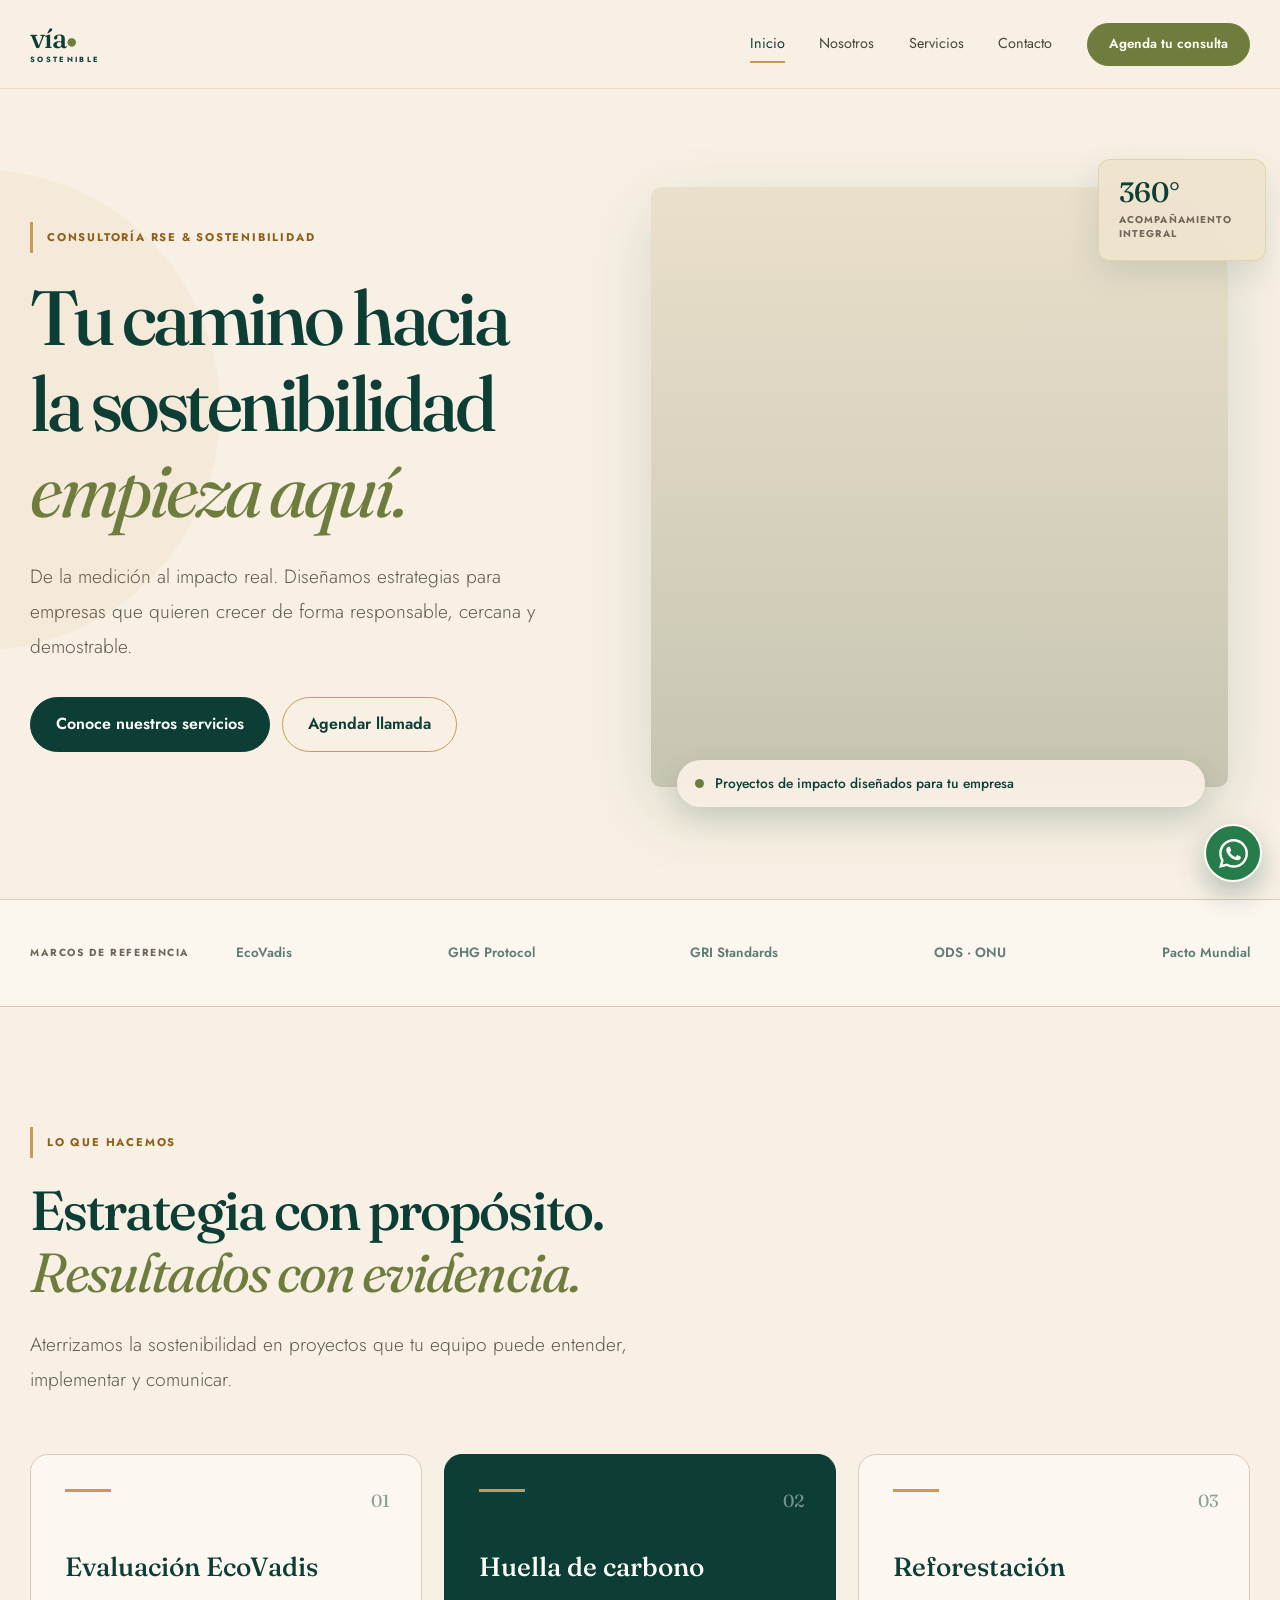
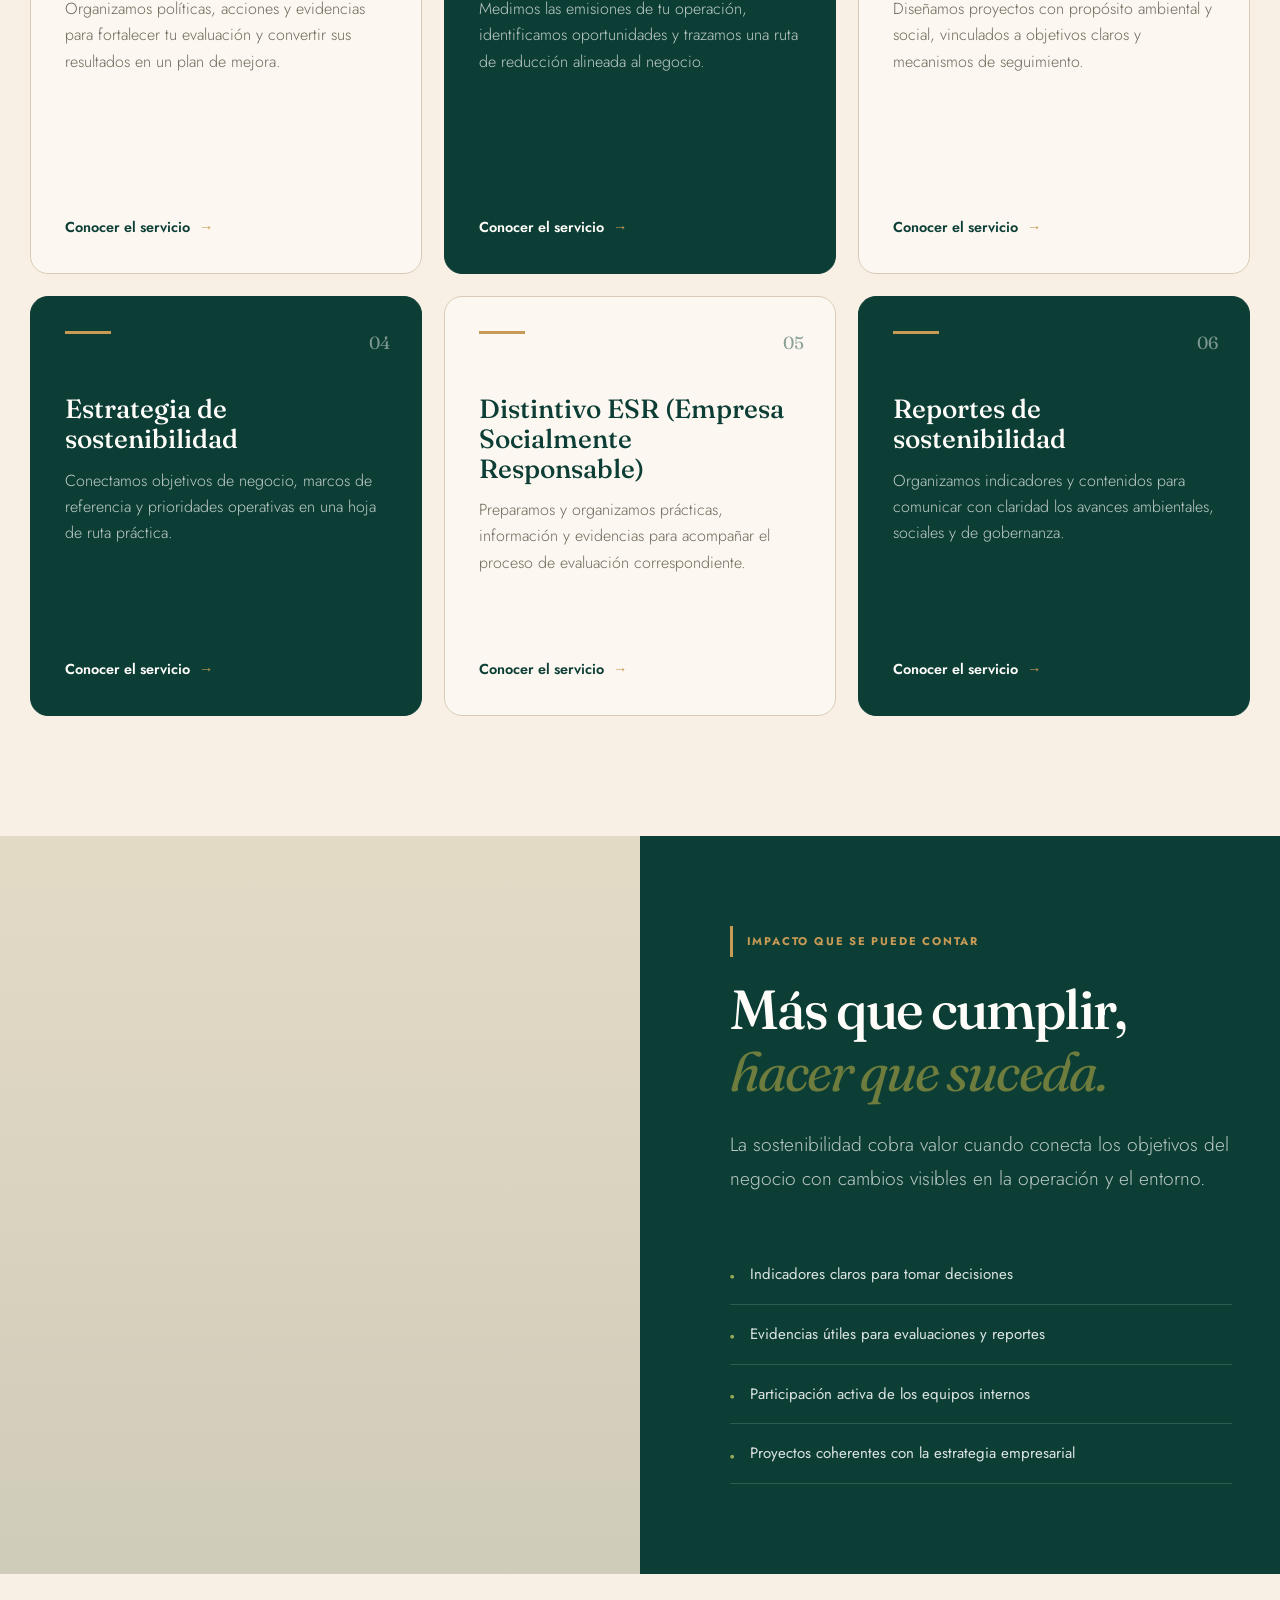
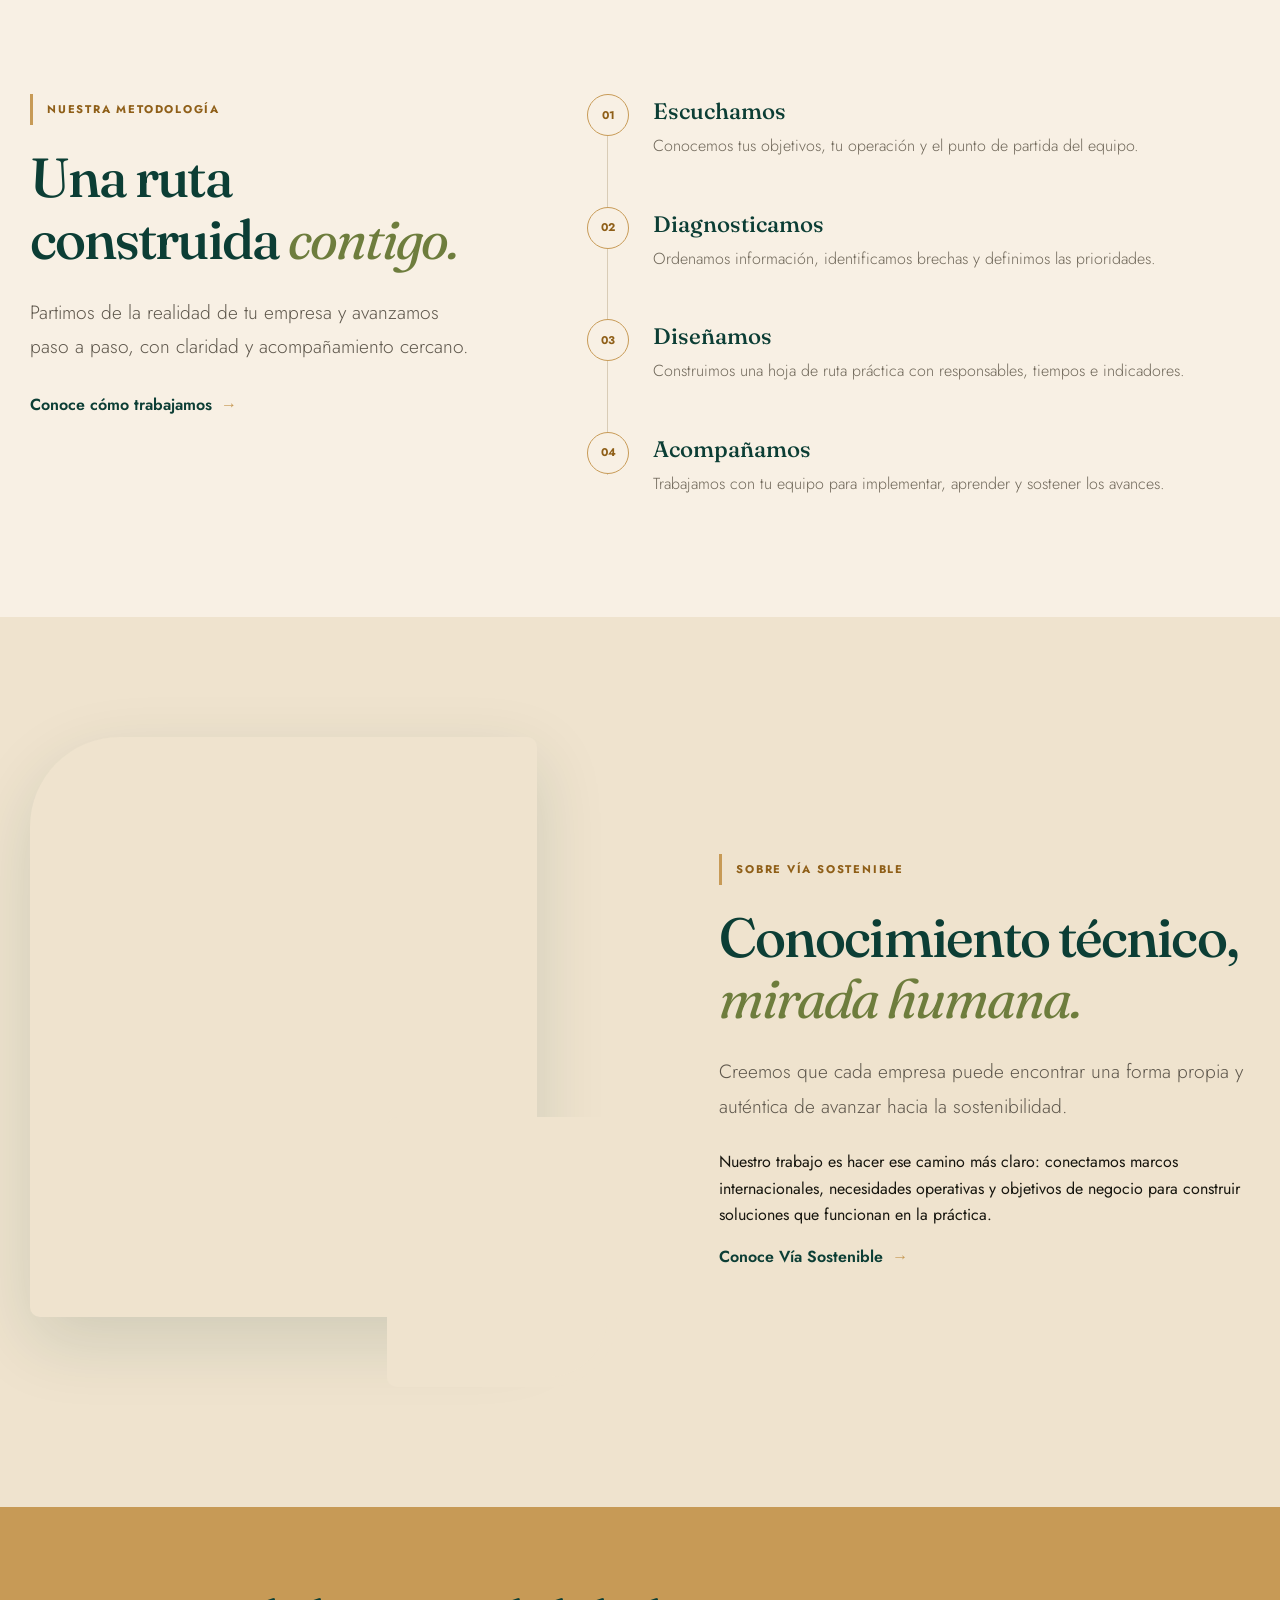
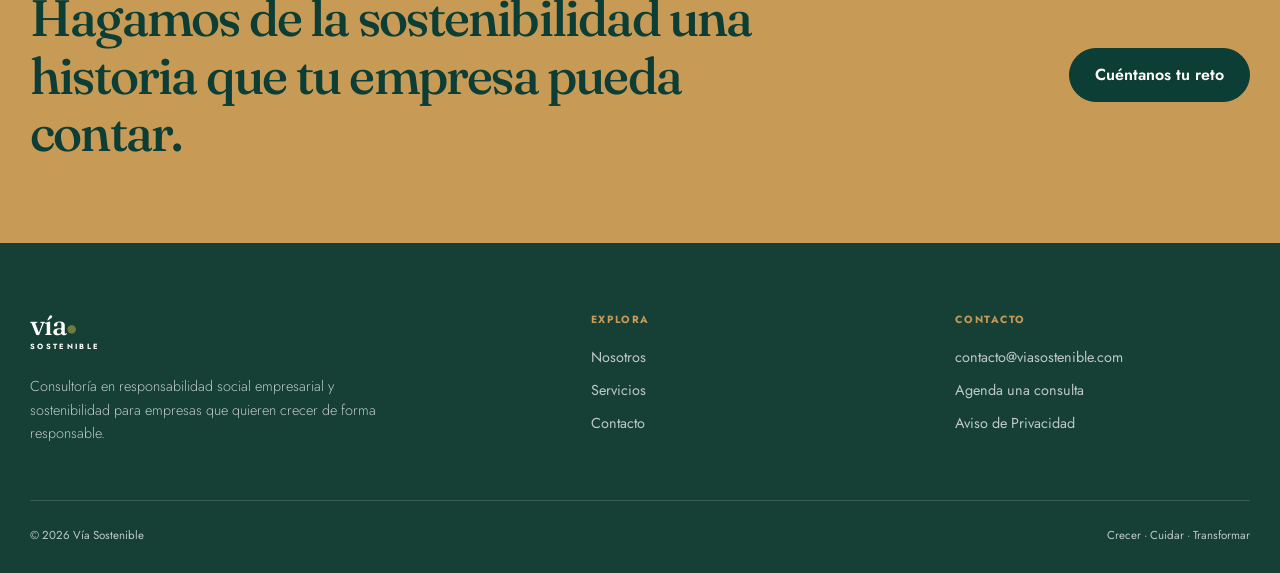
==== via-sostenible-github-pages/index.html @ 5984ee39 "Add files via upload" ====
<!doctype html>
<html lang="es-MX">
<head>
  <meta charset="utf-8">
  <meta name="viewport" content="width=device-width, initial-scale=1">
  <title>Vía Sostenible | Consultoría en sostenibilidad para empresas</title>
  <meta name="description" content="Consultoría para empresas mexicanas en EcoVadis, Distintivo ESR, huella de carbono, reportes, estrategia de sostenibilidad y reforestación.">
  <link rel="canonical" href="https://dominio-pendiente.example/">
  <meta name="robots" content="noindex, nofollow"><meta name="theme-color" content="#f8f0e4">
  <meta property="og:locale" content="es_MX">
  <meta property="og:type" content="website">
  <meta property="og:site_name" content="Vía Sostenible">
  <meta property="og:title" content="Vía Sostenible | Tu camino hacia la sostenibilidad">
  <meta property="og:description" content="De la medición al impacto real: sostenibilidad empresarial con claridad, evidencia y acompañamiento cercano.">
  <meta property="og:url" content="https://dominio-pendiente.example/">
  <meta name="twitter:card" content="summary">
  <meta name="twitter:title" content="Vía Sostenible | Tu camino hacia la sostenibilidad">
  <meta name="twitter:description" content="Consultoría para empresas mexicanas en EcoVadis, Distintivo ESR, huella de carbono, reportes, estrategia y reforestación.">
  <link rel="icon" href="favicon.svg" type="image/svg+xml">
  <link rel="preconnect" href="https://fonts.googleapis.com">
  <link rel="preconnect" href="https://fonts.gstatic.com" crossorigin>
  <link href="https://fonts.googleapis.com/css2?family=Fraunces:ital,opsz,wght@0,9..144,400;0,9..144,500;0,9..144,600;1,9..144,400;1,9..144,500&amp;family=Jost:wght@300;400;500;600;700&amp;display=swap" rel="stylesheet">
  <link rel="stylesheet" href="assets/css/styles.css">
  <script type="application/ld+json">
  {
    "@context": "https://schema.org",
    "@type": "ProfessionalService",
    "name": "Vía Sostenible",
    "legalName": "Vía Sostenible S.A.S.",
    "url": "https://dominio-pendiente.example/",
    "email": "contacto@viasostenible.com",
    "description": "Consultoría en responsabilidad social empresarial y sostenibilidad.",
    "address": {
      "@type": "PostalAddress",
      "addressLocality": "CDMX",
      "addressCountry": "MX"
    },
    "areaServed": "MX",
    "serviceType": ["Evaluación EcoVadis", "Huella de carbono", "Reforestación", "Estrategia de sostenibilidad", "Distintivo ESR (Empresa Socialmente Responsable)", "Reportes de sostenibilidad"]
  }
  </script>
  <script src="assets/js/main.js" defer></script>
</head>
<body>
  <a class="skip-link" href="#contenido">Saltar al contenido principal</a>
  <header class="site-header">
    <div class="container nav">
      <a class="logo" href="index.html" aria-label="Vía Sostenible, inicio"><span class="logo-main">vía<span class="logo-dot">●</span></span><span class="logo-sub">Sostenible</span></a>
      <button class="menu-toggle" type="button" aria-label="Abrir menú" aria-expanded="false" aria-controls="menu-principal"><span></span><span></span></button>
      <nav class="nav-links" id="menu-principal" aria-label="Navegación principal">
        <a href="index.html" aria-current="page">Inicio</a>
        <a href="nosotros.html">Nosotros</a>
        <a href="servicios.html">Servicios</a>
        <a href="contacto.html">Contacto</a>
        <a class="btn" href="contacto.html">Agenda tu consulta</a>
      </nav>
    </div>
  </header>

  <main id="contenido">
    <section class="hero">
      <div class="container hero-grid">
        <div class="hero-copy reveal">
          <p class="eyebrow">Consultoría RSE &amp; Sostenibilidad</p>
          <h1>Tu camino hacia<br>la sostenibilidad<br><em>empieza aquí.</em></h1>
          <p class="lead">De la medición al impacto real. Diseñamos estrategias para empresas que quieren crecer de forma responsable, cercana y demostrable.</p>
          <div class="hero-actions">
            <a class="btn" href="servicios.html">Conoce nuestros servicios</a>
            <a class="btn btn-outline" href="contacto.html">Agendar llamada</a>
          </div>
        </div>
        <div class="hero-visual reveal">
          <div class="hero-photo" role="img" aria-label="Bosque natural iluminado por el sol"></div>
          <div class="hero-stat"><strong>360°</strong><span>Acompañamiento<br>integral</span></div>
          <div class="hero-chip">Proyectos de impacto diseñados para tu empresa</div>
        </div>
      </div>
    </section>

    <div class="standards" aria-label="Marcos y metodologías de referencia">
      <div class="container standards-inner">
        <span class="standards-label">Marcos de referencia</span>
        <div class="standards-list"><span>EcoVadis</span><span>GHG Protocol</span><span>GRI Standards</span><span>ODS · ONU</span><span>Pacto Mundial</span></div>
      </div>
    </div>

    <section aria-labelledby="servicios-inicio">
      <div class="container">
        <div class="section-head reveal">
          <p class="eyebrow">Lo que hacemos</p>
          <h2 id="servicios-inicio">Estrategia con propósito.<br><em>Resultados con evidencia.</em></h2>
          <p class="lead">Aterrizamos la sostenibilidad en proyectos que tu equipo puede entender, implementar y comunicar.</p>
        </div>
        <div class="service-grid reveal">
          <article class="service-card">
            <span class="service-number">01</span>
            <h3>Evaluación EcoVadis</h3>
            <p>Organizamos políticas, acciones y evidencias para fortalecer tu evaluación y convertir sus resultados en un plan de mejora.</p>
            <a class="text-link" href="servicios.html#ecovadis">Conocer el servicio <span aria-hidden="true">→</span></a>
          </article>
          <article class="service-card featured">
            <span class="service-number">02</span>
            <h3>Huella de carbono</h3>
            <p>Medimos las emisiones de tu operación, identificamos oportunidades y trazamos una ruta de reducción alineada al negocio.</p>
            <a class="text-link" href="servicios.html#huella-carbono">Conocer el servicio <span aria-hidden="true">→</span></a>
          </article>
          <article class="service-card">
            <span class="service-number">03</span>
            <h3>Reforestación</h3>
            <p>Diseñamos proyectos con propósito ambiental y social, vinculados a objetivos claros y mecanismos de seguimiento.</p>
            <a class="text-link" href="servicios.html#reforestacion">Conocer el servicio <span aria-hidden="true">→</span></a>
          </article>
          <article class="service-card featured">
            <span class="service-number">04</span>
            <h3>Estrategia de sostenibilidad</h3>
            <p>Conectamos objetivos de negocio, marcos de referencia y prioridades operativas en una hoja de ruta práctica.</p>
            <a class="text-link" href="servicios.html#estrategia">Conocer el servicio <span aria-hidden="true">→</span></a>
          </article>
          <article class="service-card">
            <span class="service-number">05</span>
            <h3>Distintivo ESR (Empresa Socialmente Responsable)</h3>
            <p>Preparamos y organizamos prácticas, información y evidencias para acompañar el proceso de evaluación correspondiente.</p>
            <a class="text-link" href="servicios.html#distintivo-esr">Conocer el servicio <span aria-hidden="true">→</span></a>
          </article>
          <article class="service-card featured">
            <span class="service-number">06</span>
            <h3>Reportes de sostenibilidad</h3>
            <p>Organizamos indicadores y contenidos para comunicar con claridad los avances ambientales, sociales y de gobernanza.</p>
            <a class="text-link" href="servicios.html#reportes-sostenibilidad">Conocer el servicio <span aria-hidden="true">→</span></a>
          </article>
        </div>
      </div>
    </section>

    <section class="impact" aria-labelledby="impacto-titulo">
      <div class="impact-wrap">
        <div class="impact-photo reveal" role="img" aria-label="Vegetación verde en un proyecto de conservación"></div>
        <div class="impact-copy reveal">
          <p class="eyebrow">Impacto que se puede contar</p>
          <h2 id="impacto-titulo">Más que cumplir,<br><em>hacer que suceda.</em></h2>
          <p class="lead">La sostenibilidad cobra valor cuando conecta los objetivos del negocio con cambios visibles en la operación y el entorno.</p>
          <ul class="impact-points">
            <li>Indicadores claros para tomar decisiones</li>
            <li>Evidencias útiles para evaluaciones y reportes</li>
            <li>Participación activa de los equipos internos</li>
            <li>Proyectos coherentes con la estrategia empresarial</li>
          </ul>
        </div>
      </div>
    </section>

    <section aria-labelledby="metodologia-inicio">
      <div class="container route-grid">
        <div class="route-intro reveal">
          <p class="eyebrow">Nuestra metodología</p>
          <h2 id="metodologia-inicio">Una ruta construida <em>contigo.</em></h2>
          <p class="lead">Partimos de la realidad de tu empresa y avanzamos paso a paso, con claridad y acompañamiento cercano.</p>
          <a class="text-link" href="nosotros.html#metodologia">Conoce cómo trabajamos <span aria-hidden="true">→</span></a>
        </div>
        <div class="steps reveal">
          <article class="step"><span class="step-mark">01</span><div><h3>Escuchamos</h3><p>Conocemos tus objetivos, tu operación y el punto de partida del equipo.</p></div></article>
          <article class="step"><span class="step-mark">02</span><div><h3>Diagnosticamos</h3><p>Ordenamos información, identificamos brechas y definimos las prioridades.</p></div></article>
          <article class="step"><span class="step-mark">03</span><div><h3>Diseñamos</h3><p>Construimos una hoja de ruta práctica con responsables, tiempos e indicadores.</p></div></article>
          <article class="step"><span class="step-mark">04</span><div><h3>Acompañamos</h3><p>Trabajamos con tu equipo para implementar, aprender y sostener los avances.</p></div></article>
        </div>
      </div>
    </section>

    <section class="about-section" aria-labelledby="nosotros-inicio">
      <div class="container about-grid">
        <div class="about-collage reveal">
          <div class="about-main" role="img" aria-label="Sendero en un bosque verde"></div>
          <div class="about-small" role="img" aria-label="Detalle de naturaleza y vegetación"></div>
        </div>
        <div class="about-copy reveal">
          <p class="eyebrow">Sobre Vía Sostenible</p>
          <h2 id="nosotros-inicio">Conocimiento técnico, <em>mirada humana.</em></h2>
          <p class="lead">Creemos que cada empresa puede encontrar una forma propia y auténtica de avanzar hacia la sostenibilidad.</p>
          <p>Nuestro trabajo es hacer ese camino más claro: conectamos marcos internacionales, necesidades operativas y objetivos de negocio para construir soluciones que funcionan en la práctica.</p>
          <a class="text-link" href="nosotros.html">Conoce Vía Sostenible <span aria-hidden="true">→</span></a>
        </div>
      </div>
    </section>

    <section class="cta-band" aria-labelledby="cta-inicio">
      <div class="container cta-inner reveal">
        <h2 id="cta-inicio">Hagamos de la sostenibilidad una historia que tu empresa pueda contar.</h2>
        <a class="btn" href="contacto.html">Cuéntanos tu reto</a>
      </div>
    </section>
  </main>

  <footer>
    <div class="container">
      <div class="footer-top">
        <div class="footer-brand">
          <a class="logo footer-logo" href="index.html" aria-label="Vía Sostenible, inicio"><span class="logo-main">vía<span class="logo-dot">●</span></span><span class="logo-sub">Sostenible</span></a>
          <p class="footer-copy">Consultoría en responsabilidad social empresarial y sostenibilidad para empresas que quieren crecer de forma responsable.</p>
        </div>
        <div class="footer-col"><strong>Explora</strong><a href="nosotros.html">Nosotros</a><a href="servicios.html">Servicios</a><a href="contacto.html">Contacto</a></div>
        <div class="footer-col"><strong>Contacto</strong><a href="mailto:contacto@viasostenible.com">contacto@viasostenible.com</a><a href="contacto.html">Agenda una consulta</a><a href="aviso-de-privacidad.html">Aviso de Privacidad</a></div>
      </div>
      <div class="footer-bottom"><span>© <span data-current-year>2026</span> Vía Sostenible</span><span>Crecer · Cuidar · Transformar</span></div>
    </div>
  </footer>
  <a class="whatsapp-float" href="https://wa.me/525519829687?text=Buen%20d%C3%ADa%2C%20me%20interesan%20sus%20servicios.%20Soy%2E%2E%2E" target="_blank" rel="noopener noreferrer" aria-label="Abrir conversación con Vía Sostenible en WhatsApp"><img src="assets/icons/whatsapp.svg" width="29" height="29" alt="" aria-hidden="true"></a>
</body>
</html>
---- via-sostenible-github-pages/assets/css/styles.css ----
:root {
  --forest: #0c3e35;
  --pine: #163f36;
  --moss: #6e7d3d;
  --solar: #96a85a;
  --ivory: #f8f0e4;
  --linen: #efe3ce;
  --gold: #c79a56;
  --taupe: #6f6759;
  --carbon: #17160f;
  --white: #fffdf9;
  --error: #9b2c2c;
  --line: #d9ccb6;
  --max: 1220px;
  --radius: 18px;
  --shadow: 0 24px 70px rgba(12, 62, 53, 0.14);
}

*,
*::before,
*::after {
  box-sizing: border-box;
}

html {
  scroll-behavior: smooth;
  scroll-padding-top: 100px;
}

body {
  margin: 0;
  overflow-x: hidden;
  background: var(--ivory);
  color: var(--carbon);
  font-family: "Jost", sans-serif;
  font-size: 1rem;
  line-height: 1.65;
  -webkit-font-smoothing: antialiased;
}

body.menu-open {
  overflow: hidden;
}

a {
  color: inherit;
  text-decoration: none;
}

button,
input,
textarea,
select {
  font: inherit;
}

img {
  display: block;
  max-width: 100%;
}

h1,
h2,
h3,
p {
  margin-top: 0;
}

h1,
h2,
h3 {
  color: var(--forest);
  font-family: "Fraunces", serif;
  font-weight: 500;
  line-height: 1.12;
}

h1 {
  margin-bottom: 26px;
  font-size: clamp(3.2rem, 6vw, 6rem);
  letter-spacing: -0.045em;
}

h2 {
  margin-bottom: 24px;
  font-size: clamp(2.45rem, 4.3vw, 4.45rem);
  letter-spacing: -0.035em;
}

h3 {
  margin-bottom: 14px;
  font-size: 1.65rem;
}

em {
  color: var(--moss);
  font-weight: 400;
}

.container {
  width: min(calc(100% - 48px), var(--max));
  margin-inline: auto;
}

.narrow {
  width: min(calc(100% - 48px), 880px);
  margin-inline: auto;
}

.skip-link {
  position: fixed;
  top: 10px;
  left: 10px;
  z-index: 1000;
  padding: 10px 16px;
  border-radius: 8px;
  background: var(--white);
  color: var(--forest);
  font-weight: 700;
  transform: translateY(-150%);
}

.skip-link:focus {
  transform: none;
}

.lead {
  color: #5e574c;
  font-size: clamp(1.05rem, 1.5vw, 1.22rem);
  font-weight: 300;
  line-height: 1.8;
}

.eyebrow {
  display: inline-flex;
  min-height: 31px;
  align-items: center;
  margin: 0 0 22px;
  padding-left: 14px;
  border-left: 3px solid var(--gold);
  color: #8f5f18;
  font-size: 0.7rem;
  font-weight: 700;
  letter-spacing: 0.16em;
  line-height: 1.35;
  text-transform: uppercase;
}

.btn {
  display: inline-flex;
  min-height: 52px;
  align-items: center;
  justify-content: center;
  padding: 13px 25px;
  border: 1px solid var(--forest);
  border-radius: 999px;
  background: var(--forest);
  color: var(--white);
  cursor: pointer;
  font-weight: 600;
  text-align: center;
  transition: transform 0.2s ease, background 0.2s ease, box-shadow 0.2s ease;
}

.btn:hover {
  transform: translateY(-2px);
  background: var(--pine);
  box-shadow: 0 10px 24px rgba(12, 62, 53, 0.14);
}

.btn-outline {
  border-color: var(--gold);
  background: transparent;
  color: var(--forest);
}

.btn-outline:hover {
  background: var(--gold);
  color: var(--white);
}

.text-link {
  display: inline-flex;
  align-items: center;
  gap: 9px;
  color: var(--forest);
  font-weight: 600;
}

.text-link span {
  color: var(--gold);
  transition: transform 0.2s ease;
}

.text-link:hover span {
  transform: translateX(4px);
}

.btn:focus-visible,
a:focus-visible,
button:focus-visible,
input:focus-visible,
textarea:focus-visible,
select:focus-visible {
  outline: 3px solid rgba(199, 154, 86, 0.65);
  outline-offset: 3px;
}

.site-header {
  position: sticky;
  top: 0;
  z-index: 50;
  border-bottom: 1px solid rgba(199, 154, 86, 0.22);
  background: rgba(248, 240, 228, 0.94);
  backdrop-filter: blur(16px);
}

.nav {
  display: flex;
  min-height: 88px;
  align-items: center;
  justify-content: space-between;
  gap: 32px;
}

.logo {
  flex: 0 0 auto;
  color: var(--forest);
  line-height: 1;
}

.logo-main {
  display: block;
  font-family: "Fraunces", serif;
  font-size: 1.76rem;
  font-weight: 500;
  letter-spacing: -0.04em;
}

.logo-dot {
  color: var(--moss);
  font-size: 0.7em;
}

.logo-sub {
  display: block;
  margin-top: 4px;
  font-size: 0.47rem;
  font-weight: 700;
  letter-spacing: 0.31em;
  text-transform: uppercase;
}

.nav-links {
  display: flex;
  align-items: center;
  gap: clamp(20px, 2.7vw, 38px);
}

.nav-links a:not(.btn) {
  position: relative;
  color: #49453c;
  font-size: 0.9rem;
}

.nav-links a:not(.btn)::after {
  position: absolute;
  right: 0;
  bottom: -7px;
  left: 0;
  height: 2px;
  background: var(--gold);
  content: "";
  transform: scaleX(0);
  transition: transform 0.2s ease;
}

.nav-links a:not(.btn):hover,
.nav-links a[aria-current="page"] {
  color: var(--forest);
}

.nav-links a:not(.btn):hover::after,
.nav-links a[aria-current="page"]::after {
  transform: scaleX(1);
}

.nav .btn {
  min-height: 43px;
  padding: 9px 21px;
  border-color: var(--moss);
  background: var(--moss);
  font-size: 0.84rem;
}

.menu-toggle {
  display: none;
  width: 48px;
  height: 48px;
  padding: 0;
  border: 0;
  background: transparent;
  cursor: pointer;
}

.menu-toggle span {
  display: block;
  width: 25px;
  height: 2px;
  margin: 6px auto;
  background: var(--forest);
  transition: transform 0.2s ease;
}

.menu-toggle[aria-expanded="true"] span:first-child {
  transform: translateY(4px) rotate(45deg);
}

.menu-toggle[aria-expanded="true"] span:last-child {
  transform: translateY(-4px) rotate(-45deg);
}

section {
  padding: 120px 0;
}

.hero {
  position: relative;
  padding: 70px 0 84px;
}

.hero::before {
  position: absolute;
  top: 10%;
  left: -260px;
  width: 480px;
  height: 480px;
  border-radius: 50%;
  background: rgba(199, 154, 86, 0.08);
  content: "";
  pointer-events: none;
}

.hero-grid {
  display: grid;
  min-height: 650px;
  grid-template-columns: 0.94fr 1.06fr;
  align-items: center;
  gap: clamp(52px, 7vw, 110px);
}

.hero-copy {
  position: relative;
  z-index: 1;
}

.hero-copy .lead {
  max-width: 550px;
  margin-bottom: 34px;
}

.hero-actions {
  display: flex;
  flex-wrap: wrap;
  gap: 12px;
}

.hero-visual {
  position: relative;
  padding: 28px 22px 28px 0;
}

.hero-photo,
.page-hero-photo,
.impact-photo,
.about-main,
.about-small {
  background-color: var(--linen);
  background-position: center;
  background-repeat: no-repeat;
  background-size: cover;
}

.hero-photo {
  min-height: 600px;
  border-radius: 10px 90px 10px 10px;
  background-image: linear-gradient(180deg, rgba(12, 62, 53, 0.02), rgba(12, 62, 53, 0.18)), url("https://images.unsplash.com/photo-1441974231531-c6227db76b6e?auto=format&fit=crop&w=1600&q=82");
  box-shadow: var(--shadow);
}

.hero-stat {
  position: absolute;
  top: 0;
  right: -16px;
  min-width: 168px;
  padding: 18px 20px;
  border: 1px solid rgba(199, 154, 86, 0.24);
  border-radius: 12px;
  background: rgba(239, 227, 206, 0.96);
  box-shadow: 0 12px 34px rgba(12, 62, 53, 0.12);
}

.hero-stat strong {
  display: block;
  color: var(--forest);
  font-family: "Fraunces", serif;
  font-size: 1.75rem;
  font-weight: 500;
  line-height: 1;
}

.hero-stat span {
  display: block;
  margin-top: 7px;
  color: var(--taupe);
  font-size: 0.62rem;
  font-weight: 700;
  letter-spacing: 0.11em;
  line-height: 1.45;
  text-transform: uppercase;
}

.hero-chip {
  position: absolute;
  right: 45px;
  bottom: 8px;
  left: 26px;
  display: flex;
  align-items: center;
  gap: 11px;
  padding: 12px 18px;
  border-radius: 999px;
  background: rgba(248, 240, 228, 0.95);
  color: var(--forest);
  font-size: 0.86rem;
  font-weight: 500;
  box-shadow: 0 10px 28px rgba(12, 62, 53, 0.14);
}

.hero-chip::before {
  width: 9px;
  height: 9px;
  flex: 0 0 auto;
  border-radius: 50%;
  background: var(--moss);
  content: "";
}

.standards {
  border-block: 1px solid var(--line);
  background: rgba(255, 253, 249, 0.5);
}

.standards-inner {
  display: flex;
  min-height: 106px;
  align-items: center;
  gap: 46px;
}

.standards-label {
  flex: 0 0 auto;
  color: var(--taupe);
  font-size: 0.64rem;
  font-weight: 700;
  letter-spacing: 0.15em;
  text-transform: uppercase;
}

.standards-list {
  display: flex;
  width: 100%;
  align-items: center;
  justify-content: space-between;
  gap: 24px;
  color: var(--forest);
  font-size: 0.84rem;
  font-weight: 600;
  opacity: 0.65;
}

.section-head {
  max-width: 780px;
  margin-bottom: 58px;
}

.section-head .lead {
  max-width: 670px;
  margin-bottom: 0;
}

.service-grid {
  display: grid;
  grid-template-columns: repeat(3, 1fr);
  gap: 22px;
}

.service-grid.four {
  grid-template-columns: repeat(2, 1fr);
}

.service-card {
  position: relative;
  display: flex;
  min-height: 420px;
  flex-direction: column;
  padding: 34px;
  overflow: hidden;
  border: 1px solid var(--line);
  border-radius: var(--radius);
  background: rgba(255, 253, 249, 0.64);
  transition: transform 0.25s ease, box-shadow 0.25s ease;
}

.service-card:hover {
  transform: translateY(-7px);
  box-shadow: 0 20px 55px rgba(12, 62, 53, 0.1);
}

.service-card::before {
  width: 46px;
  height: 3px;
  margin-bottom: 60px;
  background: var(--gold);
  content: "";
}

.service-number {
  position: absolute;
  top: 31px;
  right: 31px;
  color: rgba(12, 62, 53, 0.48);
  font-family: "Fraunces", serif;
  font-size: 1.1rem;
}

.service-card p {
  margin-bottom: 28px;
  color: var(--taupe);
  font-weight: 300;
}

.service-card .text-link {
  margin-top: auto;
  font-size: 0.9rem;
}

.service-card.featured {
  border-color: var(--forest);
  background: var(--forest);
}

.service-card.featured h3,
.service-card.featured .text-link {
  color: var(--white);
}

.service-card.featured p {
  color: rgba(255, 255, 255, 0.74);
}

.service-card.featured .service-number {
  color: rgba(255, 255, 255, 0.46);
}

.impact {
  padding: 0;
}

.impact-wrap {
  display: grid;
  min-height: 720px;
  grid-template-columns: 1fr 1fr;
}

.impact-photo {
  background-image: linear-gradient(rgba(12, 62, 53, 0.05), rgba(12, 62, 53, 0.14)), url("https://images.unsplash.com/photo-1497250681960-ef046c08a56e?auto=format&fit=crop&w=1500&q=82");
}

.impact-copy {
  display: flex;
  flex-direction: column;
  justify-content: center;
  padding: 90px max(48px, calc((100vw - var(--max)) / 2)) 90px clamp(56px, 7vw, 110px);
  background: var(--forest);
}

.impact-copy .eyebrow,
.dark-panel .eyebrow {
  color: var(--gold);
}

.impact-copy h2,
.dark-panel h2,
.dark-panel h3 {
  color: var(--white);
}

.impact-copy .lead,
.dark-panel .lead {
  color: rgba(255, 255, 255, 0.72);
}

.impact-points,
.check-list {
  margin: 30px 0 0;
  padding: 0;
  list-style: none;
}

.impact-points li {
  display: flex;
  gap: 15px;
  padding: 17px 0;
  border-bottom: 1px solid rgba(255, 255, 255, 0.15);
  color: rgba(255, 255, 255, 0.86);
  font-size: 0.94rem;
}

.impact-points li::before,
.check-list li::before {
  margin-top: 0.45rem;
  color: var(--solar);
  content: "●";
  font-size: 0.55rem;
}

.route-grid {
  display: grid;
  grid-template-columns: 0.8fr 1.2fr;
  align-items: start;
  gap: clamp(65px, 9vw, 130px);
}

.route-intro {
  position: sticky;
  top: 130px;
}

.route-intro .lead {
  margin-bottom: 28px;
}

.steps {
  position: relative;
}

.steps::before {
  position: absolute;
  top: 22px;
  bottom: 22px;
  left: 20px;
  width: 1px;
  background: var(--line);
  content: "";
}

.step {
  position: relative;
  display: grid;
  grid-template-columns: 42px 1fr;
  gap: 24px;
  padding-bottom: 47px;
}

.step:last-child {
  padding-bottom: 0;
}

.step-mark {
  position: relative;
  z-index: 1;
  display: grid;
  width: 42px;
  height: 42px;
  place-items: center;
  border: 1px solid var(--gold);
  border-radius: 50%;
  background: var(--ivory);
  color: #8f5f18;
  font-size: 0.7rem;
  font-weight: 700;
}

.step h3 {
  margin: 5px 0 9px;
  font-size: 1.4rem;
}

.step p {
  margin: 0;
  color: var(--taupe);
  font-weight: 300;
}

.about-section,
.soft-section {
  background: var(--linen);
}

.about-grid {
  display: grid;
  grid-template-columns: 1.05fr 0.95fr;
  align-items: center;
  gap: clamp(55px, 8vw, 120px);
}

.about-collage {
  position: relative;
  min-height: 650px;
}

.about-main {
  position: absolute;
  inset: 0 80px 70px 0;
  border-radius: 90px 10px 10px 10px;
  background-image: url("https://images.unsplash.com/photo-1473448912268-2022ce9509d8?auto=format&fit=crop&w=1400&q=82");
  box-shadow: var(--shadow);
}

.about-small {
  position: absolute;
  right: 0;
  bottom: 0;
  width: 230px;
  height: 270px;
  border: 10px solid var(--linen);
  border-radius: 10px 10px 70px 10px;
  background-image: url("https://images.unsplash.com/photo-1511497584788-876760111969?auto=format&fit=crop&w=700&q=82");
}

.about-copy .lead {
  margin-bottom: 26px;
}

.about-note {
  margin-top: 36px;
  padding: 24px 0 0 25px;
  border-top: 1px solid rgba(12, 62, 53, 0.18);
  border-left: 3px solid var(--gold);
  color: var(--forest);
  font-family: "Fraunces", serif;
  font-size: 1.3rem;
  font-style: italic;
  line-height: 1.5;
}

.principles-grid {
  display: grid;
  grid-template-columns: repeat(3, 1fr);
  border-top: 1px solid var(--line);
}

.principle {
  padding: 36px 40px 18px 0;
  border-right: 1px solid var(--line);
}

.principle + .principle {
  padding-left: 40px;
}

.principle:last-child {
  border-right: 0;
}

.principle span {
  display: block;
  margin-bottom: 38px;
  color: #8f5f18;
  font-family: "Fraunces", serif;
  font-size: 1.15rem;
}

.principle p {
  margin-bottom: 0;
  color: var(--taupe);
  font-weight: 300;
}

.page-hero {
  padding: 86px 0 96px;
}

.page-hero-grid {
  display: grid;
  min-height: 520px;
  grid-template-columns: 1.05fr 0.95fr;
  align-items: center;
  gap: clamp(50px, 8vw, 110px);
}

.page-hero h1 {
  max-width: 780px;
  font-size: clamp(3.2rem, 5.7vw, 5.6rem);
}

.page-hero-copy .lead {
  max-width: 600px;
}

.page-hero-photo {
  min-height: 520px;
  border-radius: 80px 10px 10px;
  background-image: linear-gradient(rgba(12, 62, 53, 0.04), rgba(12, 62, 53, 0.18)), url("https://images.unsplash.com/photo-1473448912268-2022ce9509d8?auto=format&fit=crop&w=1400&q=82");
  box-shadow: var(--shadow);
}

.page-hero-photo.services-photo {
  background-image: linear-gradient(rgba(12, 62, 53, 0.04), rgba(12, 62, 53, 0.18)), url("https://images.unsplash.com/photo-1497250681960-ef046c08a56e?auto=format&fit=crop&w=1400&q=82");
}

.page-hero-photo.contact-photo {
  background-image: linear-gradient(rgba(12, 62, 53, 0.04), rgba(12, 62, 53, 0.18)), url("https://images.unsplash.com/photo-1511497584788-876760111969?auto=format&fit=crop&w=1100&q=82");
}

.split-section {
  display: grid;
  grid-template-columns: 1fr 1fr;
  align-items: start;
  gap: clamp(50px, 8vw, 120px);
}

.split-section p:last-child {
  margin-bottom: 0;
}

.check-list {
  display: grid;
  gap: 16px;
}

.check-list li {
  display: flex;
  gap: 14px;
  color: var(--taupe);
}

.dark-panel {
  padding: clamp(48px, 7vw, 88px);
  border-radius: var(--radius);
  background: var(--forest);
}

.dark-panel p {
  color: rgba(255, 255, 255, 0.76);
}

.cta-band {
  padding: 82px 0;
  background: var(--gold);
}

.cta-inner {
  display: flex;
  align-items: center;
  justify-content: space-between;
  gap: 48px;
}

.cta-inner h2 {
  max-width: 800px;
  margin-bottom: 0;
  font-size: clamp(2.25rem, 4vw, 3.9rem);
}

.contact-layout {
  display: grid;
  grid-template-columns: 0.8fr 1.2fr;
  align-items: start;
  gap: clamp(56px, 8vw, 120px);
}

.contact-intro {
  position: sticky;
  top: 130px;
}

.contact-details {
  display: grid;
  gap: 12px;
  margin-top: 34px;
  padding-top: 28px;
  border-top: 1px solid var(--line);
}

.contact-details strong {
  color: var(--forest);
}

.contact-form {
  display: grid;
  grid-template-columns: 1fr 1fr;
  gap: 24px;
  padding: clamp(30px, 5vw, 58px);
  border: 1px solid var(--line);
  border-radius: var(--radius);
  background: var(--white);
  box-shadow: 0 18px 55px rgba(12, 62, 53, 0.08);
}

.field {
  display: grid;
  align-content: start;
  gap: 7px;
}

.field.full,
.form-status {
  grid-column: 1 / -1;
}

label,
.field-label {
  color: var(--forest);
  font-size: 0.72rem;
  font-weight: 700;
  letter-spacing: 0.08em;
  text-transform: uppercase;
}

.optional {
  color: var(--taupe);
  font-size: 0.68rem;
  font-weight: 400;
  letter-spacing: 0;
  text-transform: none;
}

input,
textarea,
select {
  width: 100%;
  padding: 12px 0;
  border: 0;
  border-bottom: 1px solid #b8ad9b;
  border-radius: 0;
  outline: 0;
  background: transparent;
  color: var(--carbon);
}

input:focus,
textarea:focus,
select:focus {
  border-color: var(--gold);
}

textarea {
  min-height: 120px;
  resize: vertical;
}

.checkbox-field {
  display: grid;
  grid-template-columns: 22px 1fr;
  align-items: start;
  gap: 12px;
}

.checkbox-field input {
  width: 20px;
  height: 20px;
  margin-top: 2px;
  accent-color: var(--forest);
}

.checkbox-field label {
  color: var(--carbon);
  font-size: 0.9rem;
  font-weight: 400;
  letter-spacing: 0;
  line-height: 1.5;
  text-transform: none;
}

.checkbox-field a,
.legal-content a,
.inline-link {
  color: var(--forest);
  font-weight: 600;
  text-decoration: underline;
  text-decoration-color: var(--gold);
  text-underline-offset: 3px;
}

.field-error {
  min-height: 1.15rem;
  margin: 0;
  color: var(--error);
  font-size: 0.82rem;
}

[aria-invalid="true"] {
  border-color: var(--error);
}

.form-status {
  display: none;
  padding: 14px 16px;
  border-left: 4px solid var(--error);
  background: #fff0ee;
  color: #702020;
}

.form-status.visible {
  display: block;
}

.preview-notice {
  grid-column: 1 / -1;
  margin: 0;
  padding: 14px 16px;
  border-left: 4px solid var(--gold);
  background: var(--linen);
  color: var(--forest);
  font-size: 0.9rem;
}

.contact-form .btn {
  width: fit-content;
}

.honeypot {
  position: absolute;
  left: -9999px;
}

.legal-hero {
  padding: 90px 0 62px;
  border-bottom: 1px solid var(--line);
}

.legal-hero h1 {
  max-width: 900px;
  font-size: clamp(3rem, 5vw, 5rem);
}

.legal-content {
  padding: 72px 0 110px;
}

.legal-content h2 {
  margin-top: 58px;
  font-size: clamp(1.75rem, 3vw, 2.45rem);
  letter-spacing: -0.02em;
}

.legal-content h2:first-child {
  margin-top: 0;
}

.legal-content li,
.legal-content p {
  color: #4e493f;
}

.utility-page {
  display: grid;
  min-height: calc(100vh - 88px);
  place-items: center;
  padding: 80px 24px;
  text-align: center;
}

.utility-card {
  width: min(100%, 720px);
  padding: clamp(40px, 7vw, 76px);
  border: 1px solid var(--line);
  border-radius: var(--radius);
  background: var(--white);
  box-shadow: var(--shadow);
}

.utility-code {
  margin-bottom: 15px;
  color: var(--gold);
  font-family: "Fraunces", serif;
  font-size: 1.3rem;
}

.utility-card h1 {
  font-size: clamp(2.7rem, 6vw, 4.6rem);
}

.utility-card .lead {
  margin-bottom: 30px;
}

.center-actions {
  justify-content: center;
}

footer {
  padding: 68px 0 28px;
  background: var(--pine);
  color: rgba(255, 255, 255, 0.72);
}

.footer-top {
  display: grid;
  grid-template-columns: 1.25fr repeat(2, 0.75fr);
  gap: 70px;
  padding-bottom: 54px;
}

.footer-logo {
  color: var(--white);
}

.footer-copy {
  max-width: 385px;
  margin: 24px 0 0;
  font-size: 0.9rem;
  font-weight: 300;
}

.footer-col strong {
  display: block;
  margin-bottom: 18px;
  color: var(--gold);
  font-size: 0.65rem;
  letter-spacing: 0.15em;
  text-transform: uppercase;
}

.footer-col a {
  display: block;
  width: fit-content;
  margin-bottom: 9px;
  font-size: 0.9rem;
}

.footer-col a:hover {
  color: var(--white);
}

.social-placeholder {
  margin: 14px 0 0;
  color: rgba(255, 255, 255, 0.5);
  font-size: 0.78rem;
}

.footer-bottom {
  display: flex;
  justify-content: space-between;
  gap: 24px;
  padding-top: 25px;
  border-top: 1px solid rgba(255, 255, 255, 0.15);
  font-size: 0.72rem;
}

.whatsapp-float {
  position: fixed;
  right: max(18px, env(safe-area-inset-right));
  bottom: max(18px, env(safe-area-inset-bottom));
  z-index: 45;
  display: grid;
  width: 58px;
  height: 58px;
  place-items: center;
  border: 2px solid var(--white);
  border-radius: 50%;
  background: #267c4b;
  color: var(--white);
  font-size: 0.72rem;
  font-weight: 700;
  letter-spacing: 0.04em;
  box-shadow: 0 12px 28px rgba(12, 62, 53, 0.28);
  transition: transform 0.2s ease, background 0.2s ease;
}

.whatsapp-float:hover {
  background: #1e643c;
  transform: translateY(-3px);
}

.whatsapp-float img {
  width: 29px;
  height: 29px;
}

.reveal {
  opacity: 1;
  transform: none;
}

.reveal-ready .reveal {
  opacity: 0;
  transform: translateY(22px);
  transition: opacity 0.7s ease, transform 0.7s ease;
}

.reveal-ready .reveal.visible {
  opacity: 1;
  transform: none;
}

@media (max-width: 980px) {
  .js-enabled .menu-toggle {
    display: block;
  }

  body:not(.js-enabled) .nav {
    flex-wrap: wrap;
    padding-block: 12px;
  }

  body:not(.js-enabled) .nav-links {
    display: grid;
    width: 100%;
    gap: 0;
  }

  .js-enabled .nav-links {
    position: fixed;
    inset: 88px 0 auto;
    display: grid;
    gap: 0;
    padding: 14px 24px 28px;
    border-bottom: 1px solid var(--line);
    background: var(--ivory);
    box-shadow: 0 22px 34px rgba(12, 62, 53, 0.1);
    opacity: 0;
    pointer-events: none;
    transform: translateY(-12px);
    transition: opacity 0.25s ease, transform 0.25s ease;
  }

  .js-enabled .nav-links.open {
    opacity: 1;
    pointer-events: auto;
    transform: none;
  }

  .nav-links a:not(.btn) {
    padding: 14px 0;
    border-bottom: 1px solid var(--line);
  }

  .nav-links a:not(.btn)::after {
    display: none;
  }

  .nav-links .btn {
    margin-top: 18px;
  }

  .hero-grid,
  .impact-wrap,
  .route-grid,
  .about-grid,
  .page-hero-grid,
  .split-section,
  .contact-layout {
    grid-template-columns: 1fr;
  }

  .hero {
    padding-top: 80px;
  }

  .hero-grid {
    gap: 60px;
  }

  .hero-photo {
    min-height: 560px;
  }

  .standards-inner {
    align-items: flex-start;
    padding-block: 28px;
  }

  .standards-list {
    flex-wrap: wrap;
    justify-content: flex-start;
  }

  .service-grid {
    grid-template-columns: 1fr;
  }

  .service-grid.four {
    grid-template-columns: 1fr 1fr;
  }

  .service-card {
    min-height: 340px;
  }

  .impact-photo {
    min-height: 600px;
  }

  .impact-copy {
    padding: 90px 24px;
  }

  .route-grid,
  .about-grid,
  .contact-layout {
    gap: 60px;
  }

  .route-intro,
  .contact-intro {
    position: static;
  }

  .about-collage {
    min-height: 620px;
  }

  .page-hero-grid {
    gap: 58px;
  }

  .page-hero-photo {
    min-height: 480px;
  }

  .footer-top {
    grid-template-columns: 1fr 1fr;
  }

  .footer-brand {
    grid-column: 1 / -1;
  }
}

@media (max-width: 640px) {
  .container,
  .narrow {
    width: min(calc(100% - 32px), var(--max));
  }

  section {
    padding: 86px 0;
  }

  h1 {
    font-size: clamp(3rem, 15.5vw, 4.3rem);
  }

  h2 {
    font-size: 2.55rem;
  }

  .nav {
    min-height: 76px;
  }

  .nav-links {
    top: 76px;
  }

  .hero-visual {
    padding-right: 0;
  }

  .hero-photo {
    min-height: 430px;
    border-radius: 10px 55px 10px 10px;
  }

  .hero-stat {
    right: -5px;
    min-width: 145px;
  }

  .hero-chip {
    right: 14px;
    left: 14px;
  }

  .standards-inner {
    display: block;
  }

  .standards-label {
    display: block;
    margin-bottom: 18px;
  }

  .standards-list {
    gap: 14px 21px;
    font-size: 0.77rem;
  }

  .section-head {
    margin-bottom: 42px;
  }

  .service-grid.four {
    grid-template-columns: 1fr;
  }

  .service-card {
    padding: 28px;
  }

  .impact-photo {
    min-height: 430px;
  }

  .about-collage {
    min-height: 470px;
  }

  .about-main {
    inset: 0 42px 52px 0;
    border-radius: 60px 10px 10px;
  }

  .about-small {
    width: 155px;
    height: 185px;
    border-width: 7px;
  }

  .principles-grid {
    grid-template-columns: 1fr;
  }

  .principle,
  .principle + .principle {
    padding: 30px 0;
    border-right: 0;
    border-bottom: 1px solid var(--line);
  }

  .principle span {
    margin-bottom: 20px;
  }

  .page-hero {
    padding: 65px 0 80px;
  }

  .page-hero-photo {
    min-height: 390px;
    border-radius: 55px 10px 10px;
  }

  .dark-panel {
    padding: 38px 28px;
  }

  .cta-inner {
    align-items: flex-start;
    flex-direction: column;
  }

  .contact-form {
    grid-template-columns: 1fr;
    padding: 30px 22px;
  }

  .field.full,
  .form-status,
  .preview-notice {
    grid-column: auto;
  }

  .footer-top {
    grid-template-columns: 1fr;
    gap: 36px;
  }

  .footer-brand {
    grid-column: auto;
  }

  .footer-bottom {
    padding-right: 62px;
    flex-direction: column;
  }

  .whatsapp-float {
    width: 54px;
    height: 54px;
  }
}

@media (prefers-reduced-motion: reduce) {
  html {
    scroll-behavior: auto;
  }

  *,
  *::before,
  *::after {
    scroll-behavior: auto !important;
    transition: none !important;
  }

  .reveal-ready .reveal {
    opacity: 1;
    transform: none;
  }
}
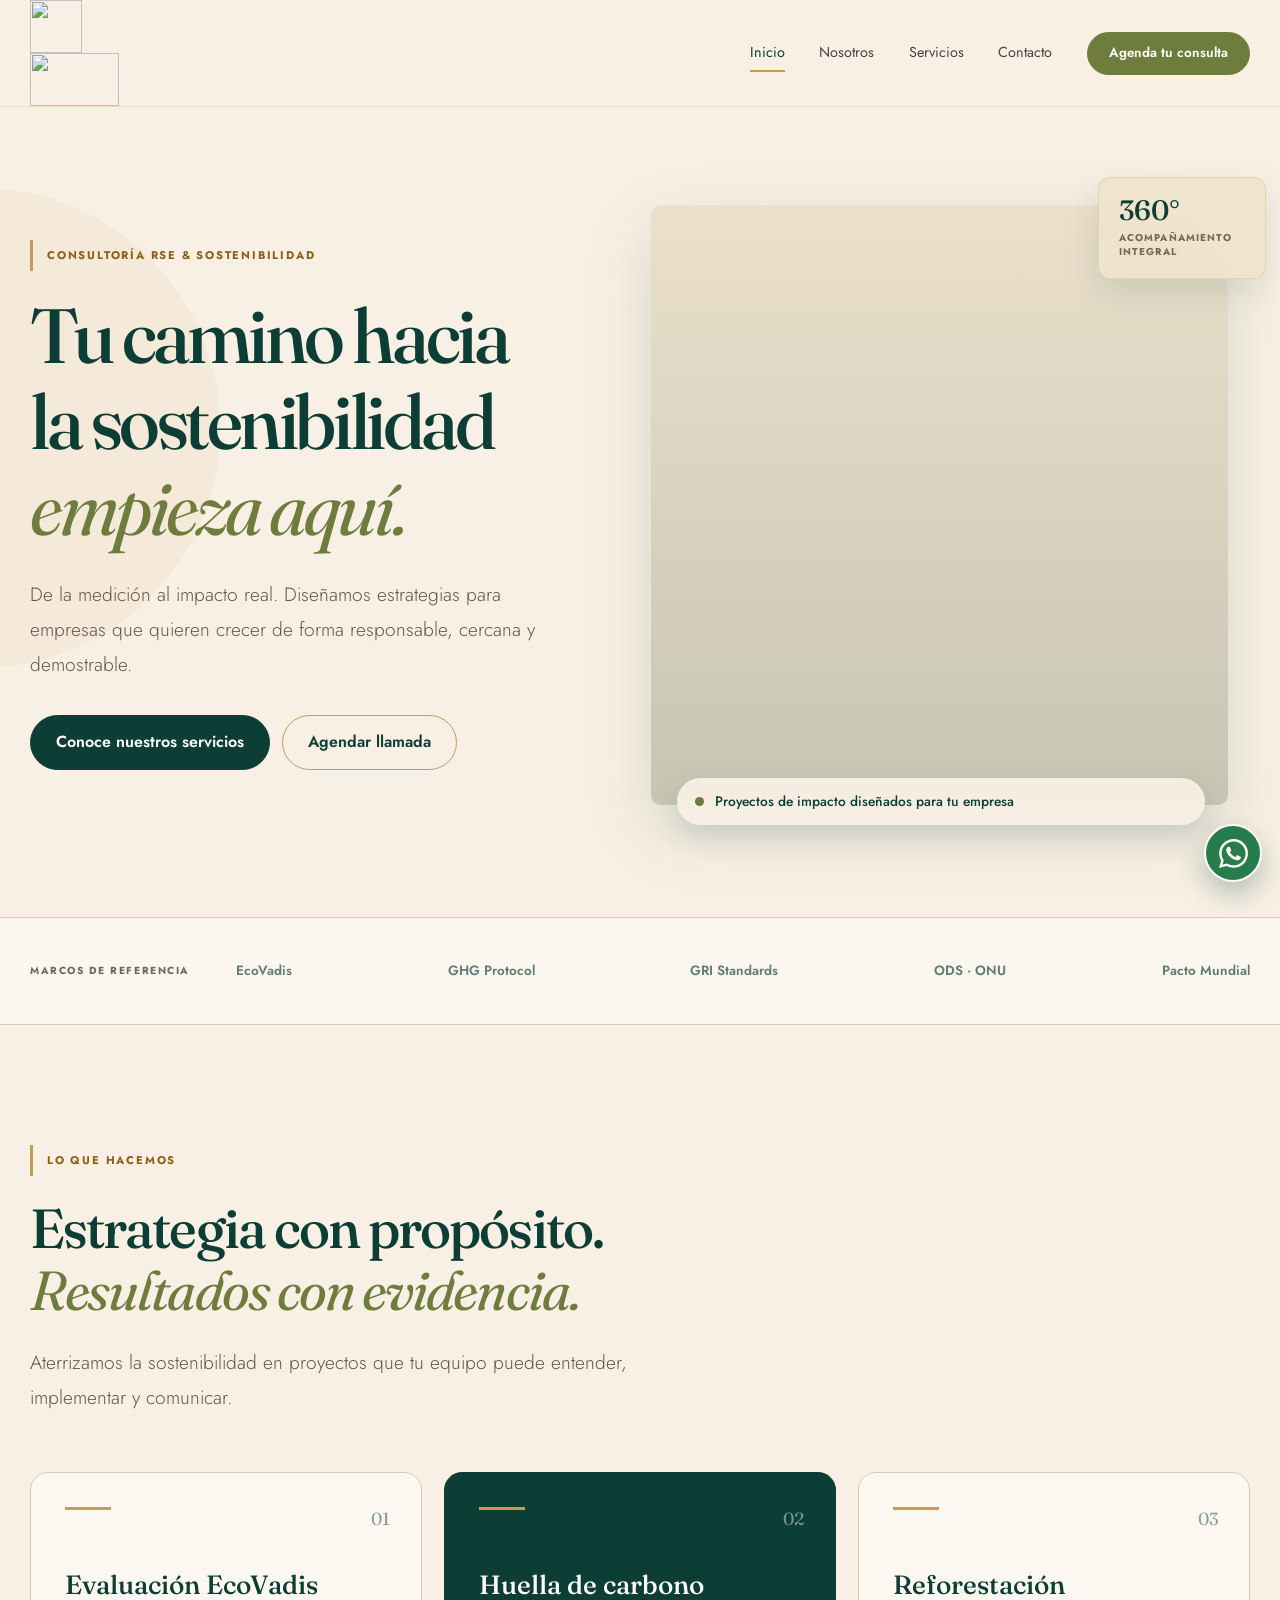
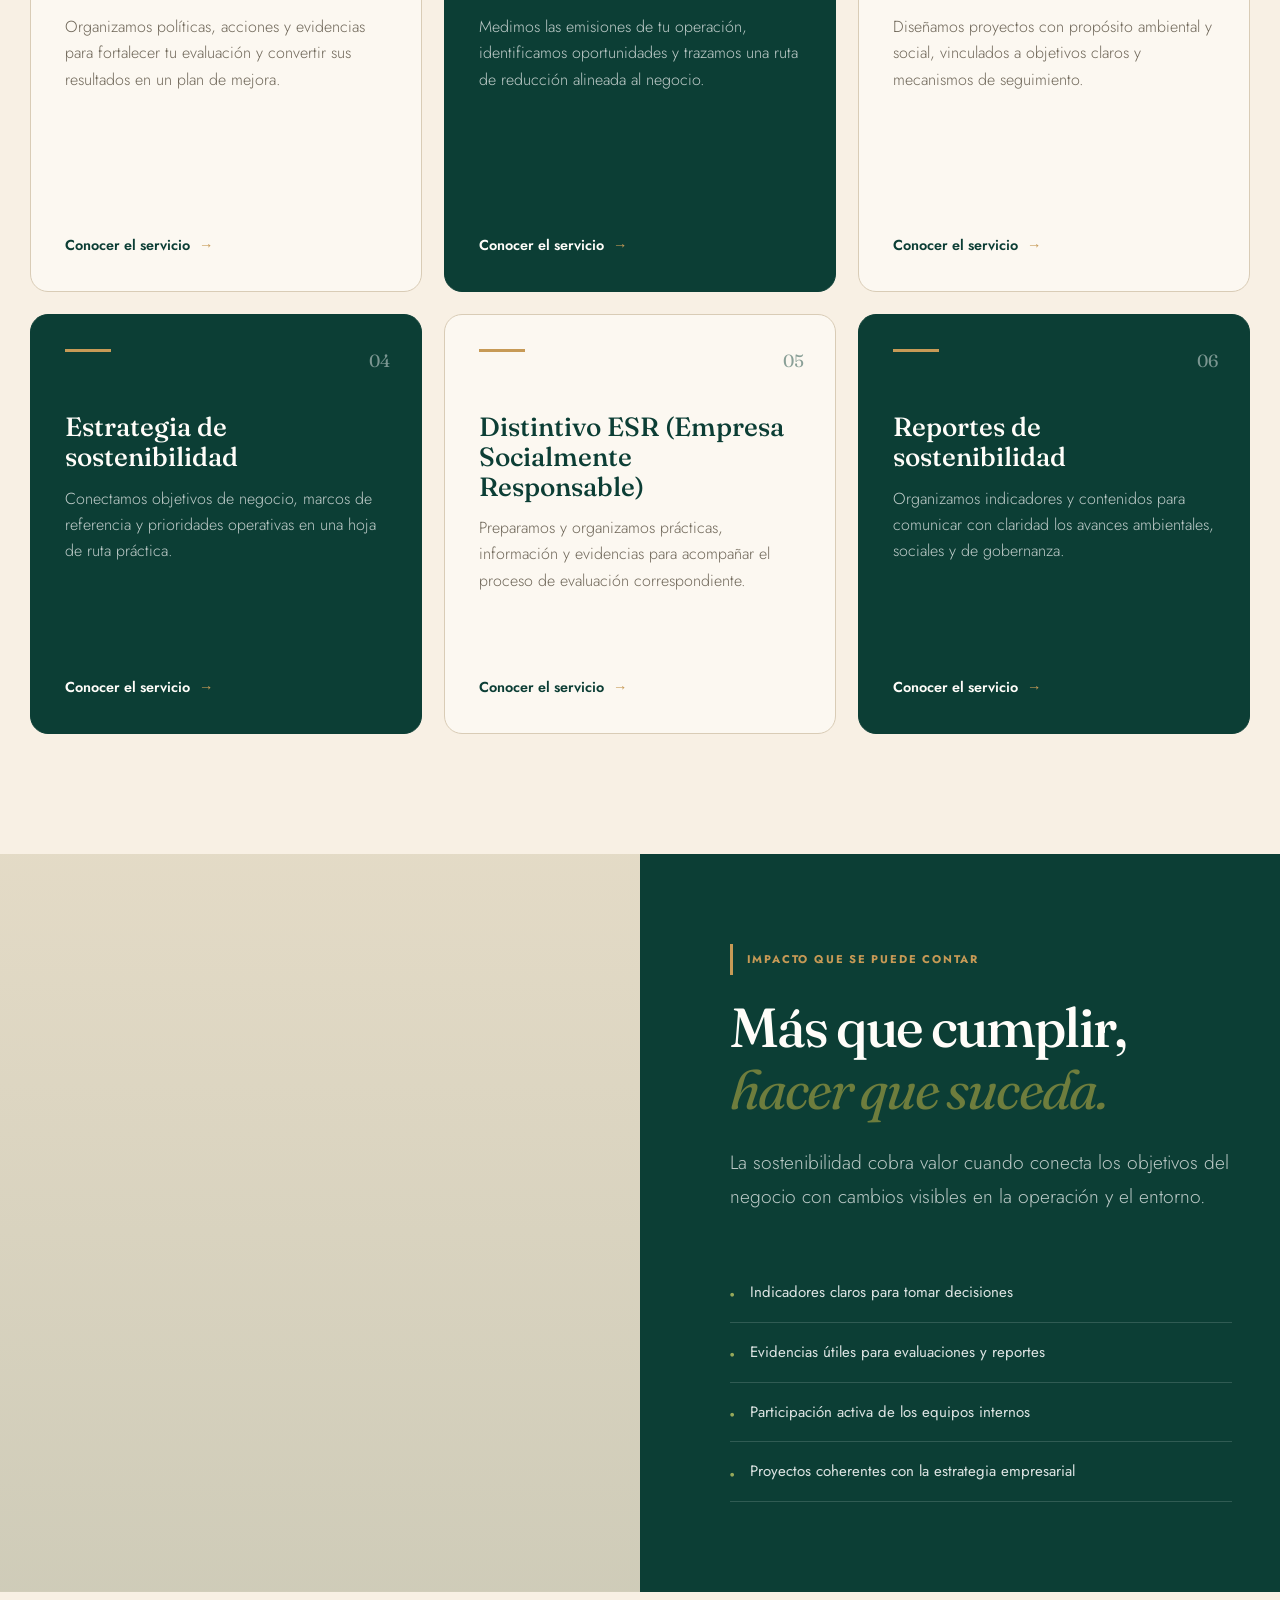
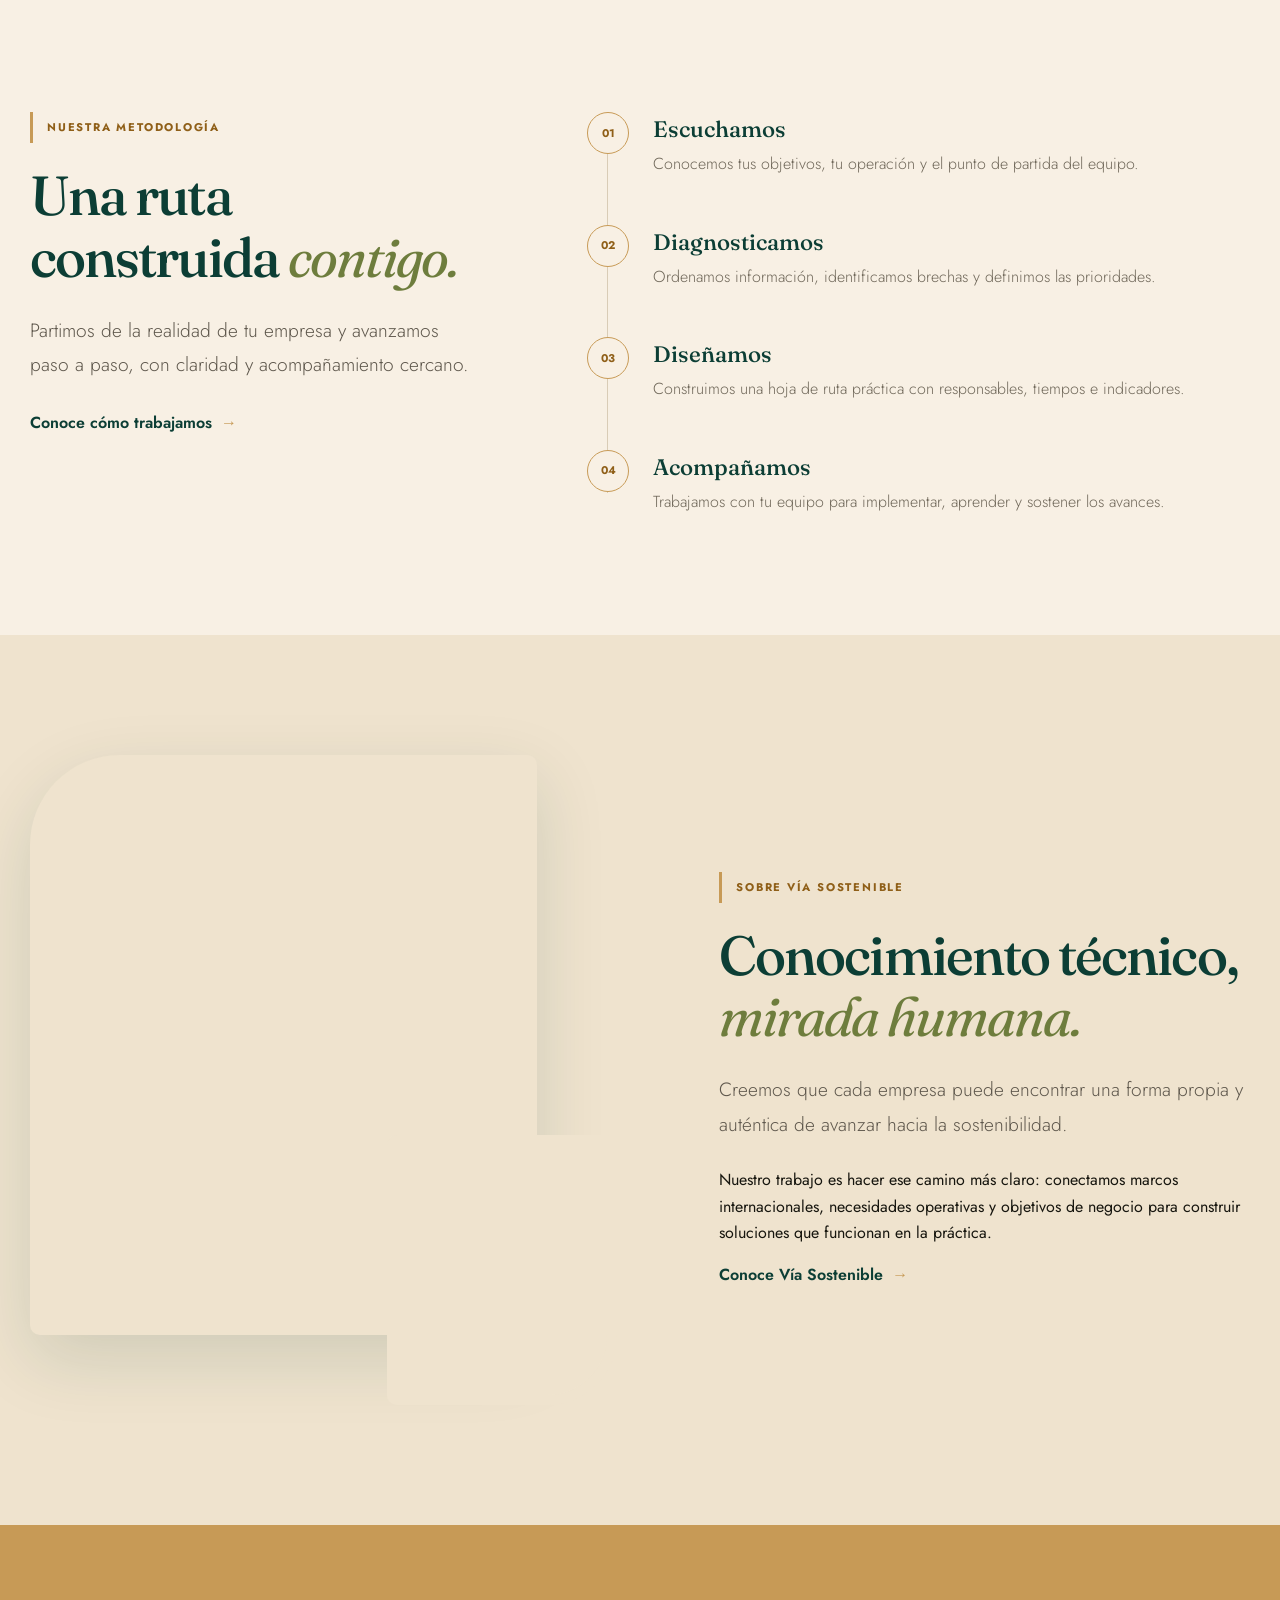
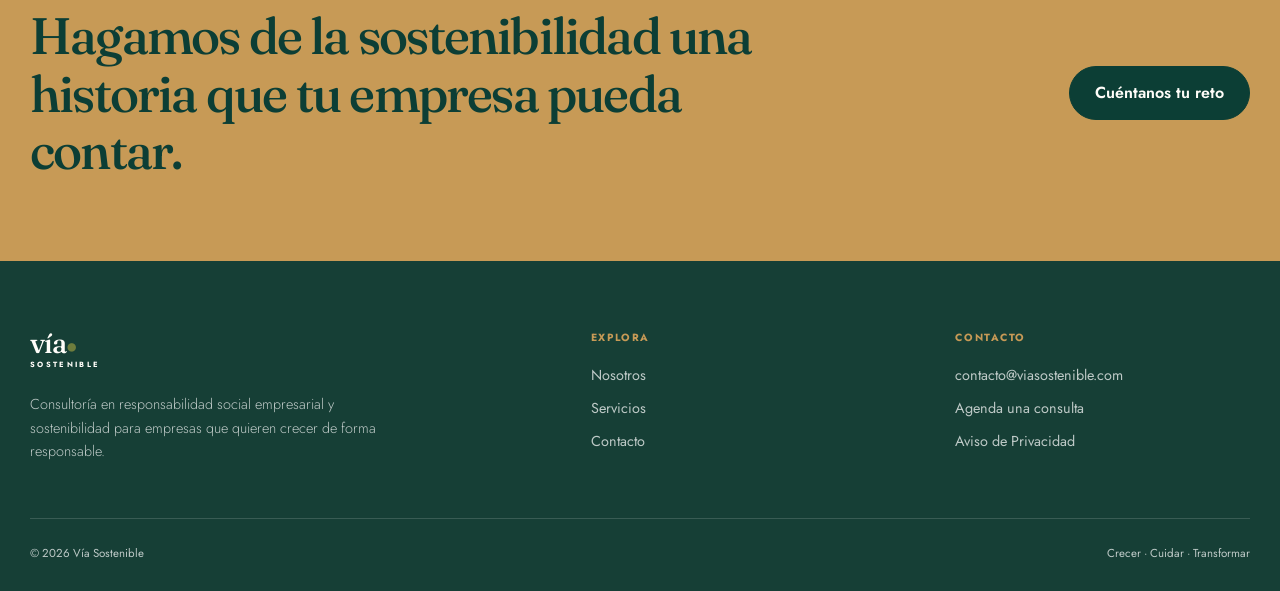
==== commit 997ee24e: "Add files via upload" ====
--- a/via-sostenible-github-pages/index.html
+++ b/via-sostenible-github-pages/index.html
@@ -45,7 +45,10 @@
   <a class="skip-link" href="#contenido">Saltar al contenido principal</a>
   <header class="site-header">
     <div class="container nav">
-      <a class="logo" href="index.html" aria-label="Vía Sostenible, inicio"><span class="logo-main">vía<span class="logo-dot">●</span></span><span class="logo-sub">Sostenible</span></a>
+      <a class="logo header-logo header-logo-parts" href="index.html" aria-label="Vía Sostenible, inicio">
+        <img class="header-logo-part header-logo-symbol" src="assets/images/logo-final-v2.svg" width="52" height="53" alt="">
+        <img class="header-logo-part header-logo-wordmark" src="assets/images/texto-via-sostenible-v2.svg" width="89" height="53" alt="">
+      </a>
       <button class="menu-toggle" type="button" aria-label="Abrir menú" aria-expanded="false" aria-controls="menu-principal"><span></span><span></span></button>
       <nav class="nav-links" id="menu-principal" aria-label="Navegación principal">
         <a href="index.html" aria-current="page">Inicio</a>
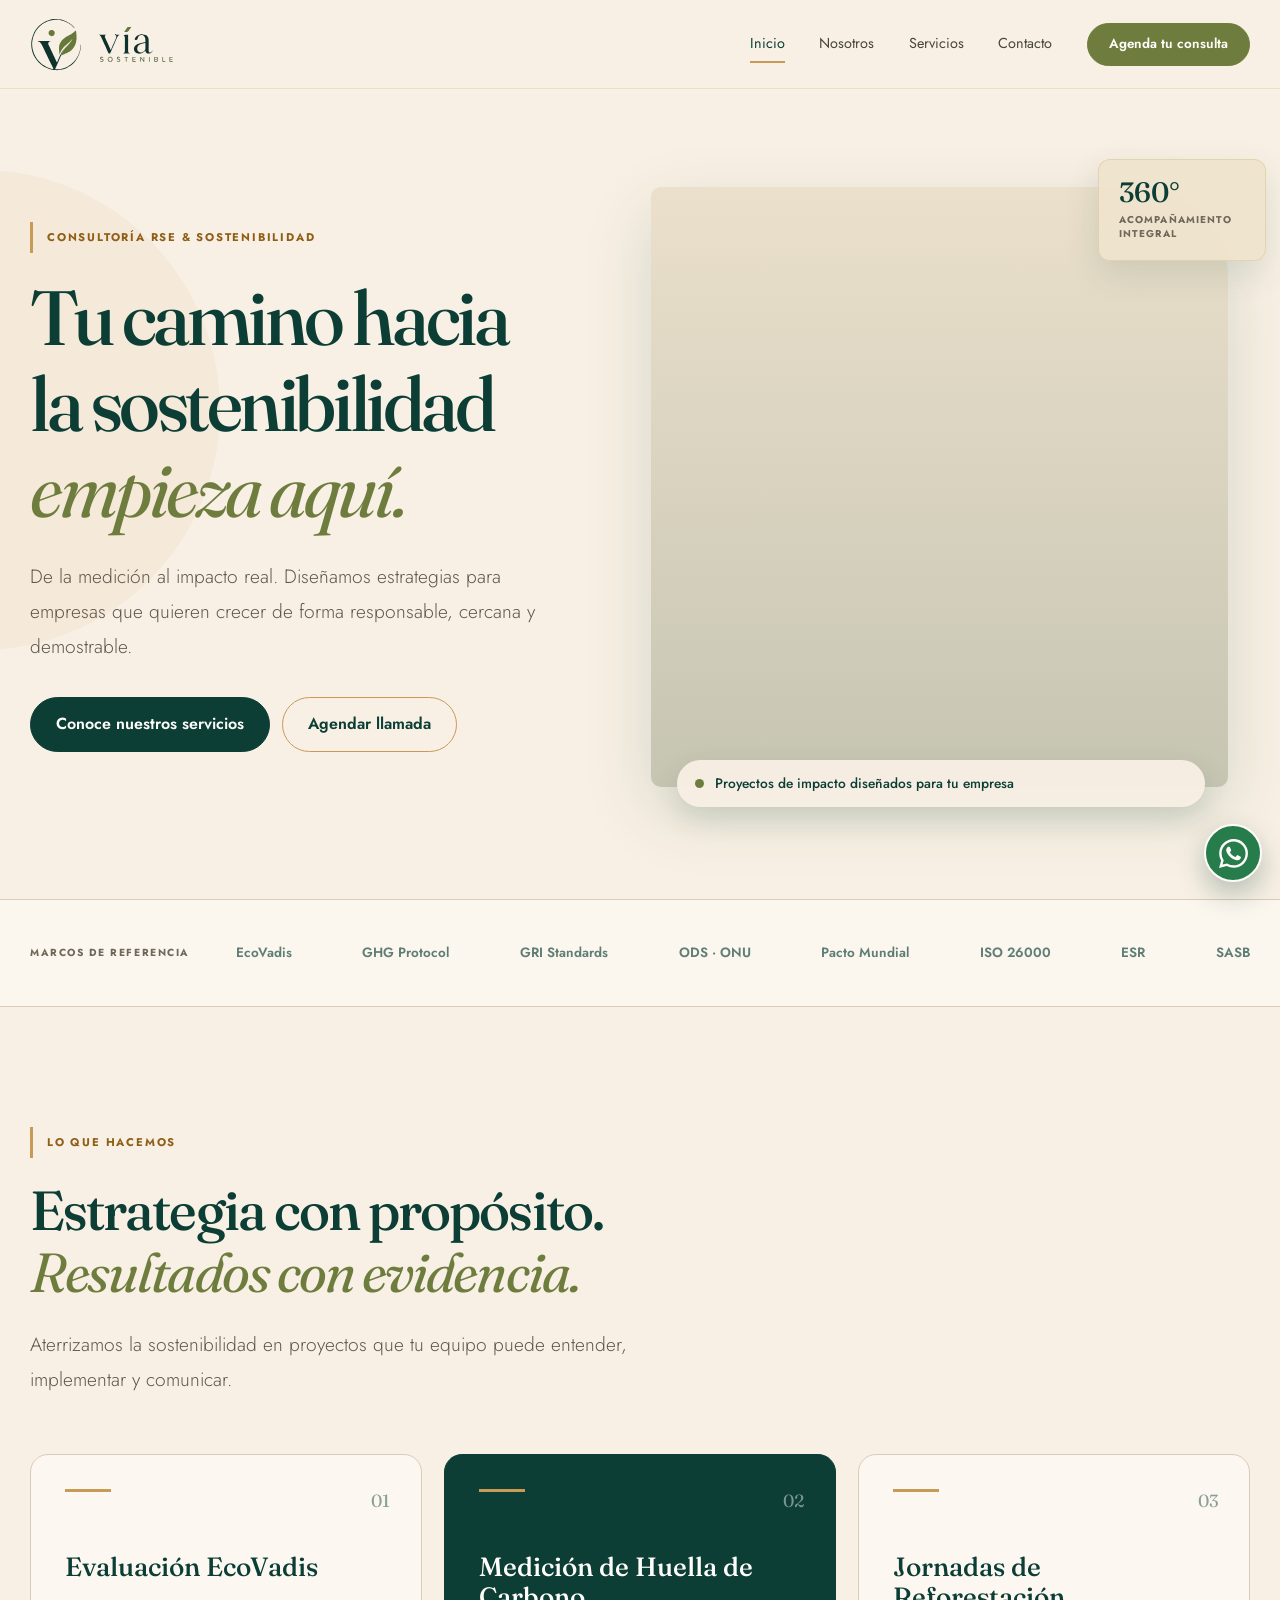
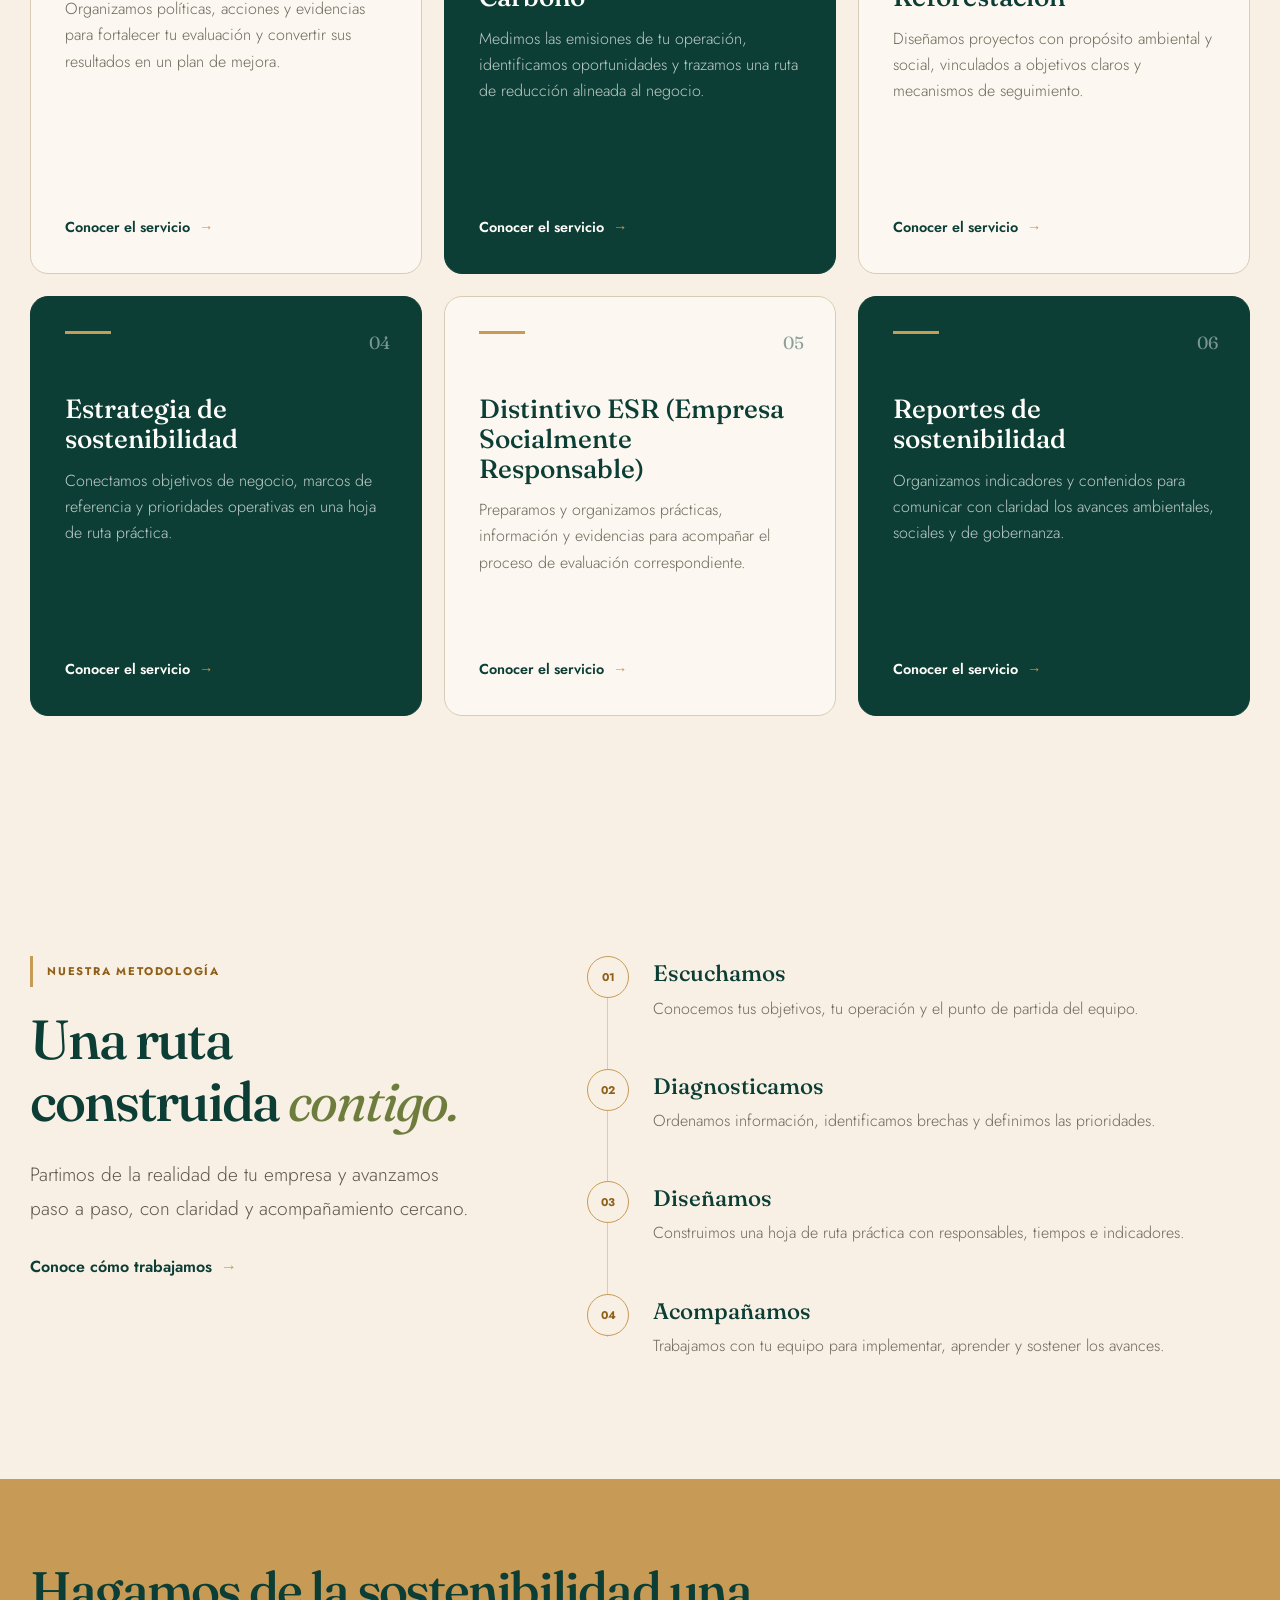
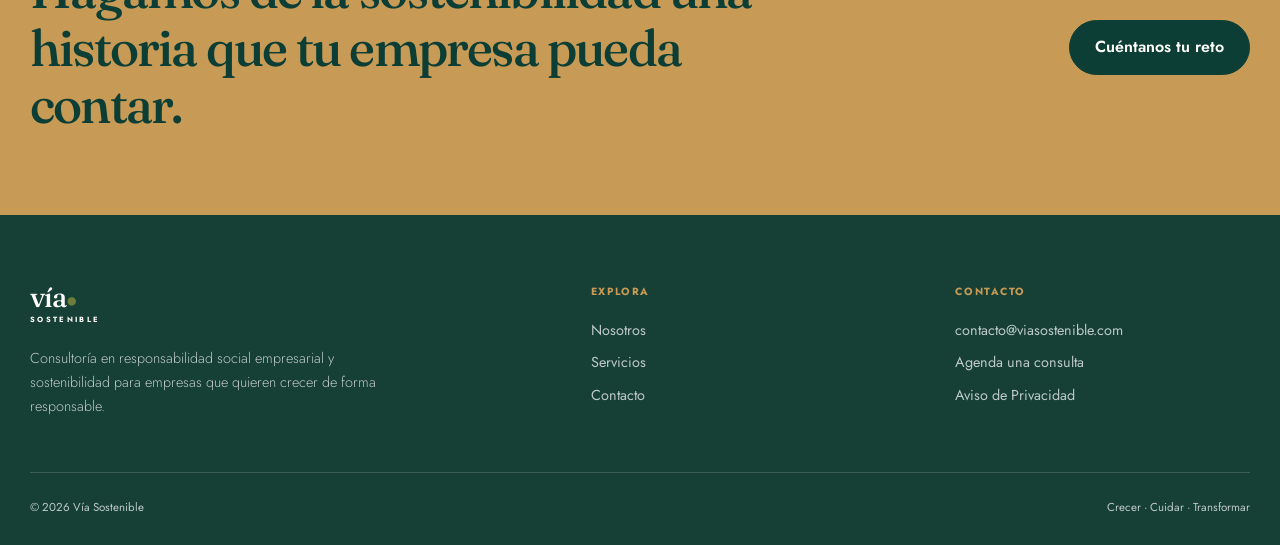
==== commit 8983cd0d: "Add files via upload" ====
--- a/via-sostenible-github-pages/index.html
+++ b/via-sostenible-github-pages/index.html
@@ -4,7 +4,7 @@
   <meta charset="utf-8">
   <meta name="viewport" content="width=device-width, initial-scale=1">
   <title>Vía Sostenible | Consultoría en sostenibilidad para empresas</title>
-  <meta name="description" content="Consultoría para empresas mexicanas en EcoVadis, Distintivo ESR, huella de carbono, reportes, estrategia de sostenibilidad y reforestación.">
+  <meta name="description" content="Consultoría para empresas mexicanas en EcoVadis, Distintivo ESR, medición de huella de carbono, reportes, estrategia de sostenibilidad y jornadas de reforestación.">
   <link rel="canonical" href="https://dominio-pendiente.example/">
   <meta name="robots" content="noindex, nofollow"><meta name="theme-color" content="#f8f0e4">
   <meta property="og:locale" content="es_MX">
@@ -15,7 +15,7 @@
   <meta property="og:url" content="https://dominio-pendiente.example/">
   <meta name="twitter:card" content="summary">
   <meta name="twitter:title" content="Vía Sostenible | Tu camino hacia la sostenibilidad">
-  <meta name="twitter:description" content="Consultoría para empresas mexicanas en EcoVadis, Distintivo ESR, huella de carbono, reportes, estrategia y reforestación.">
+  <meta name="twitter:description" content="Consultoría para empresas mexicanas en EcoVadis, Distintivo ESR, medición de huella de carbono, reportes, estrategia y jornadas de reforestación.">
   <link rel="icon" href="favicon.svg" type="image/svg+xml">
   <link rel="preconnect" href="https://fonts.googleapis.com">
   <link rel="preconnect" href="https://fonts.gstatic.com" crossorigin>
@@ -36,7 +36,7 @@
       "addressCountry": "MX"
     },
     "areaServed": "MX",
-    "serviceType": ["Evaluación EcoVadis", "Huella de carbono", "Reforestación", "Estrategia de sostenibilidad", "Distintivo ESR (Empresa Socialmente Responsable)", "Reportes de sostenibilidad"]
+    "serviceType": ["Evaluación EcoVadis", "Medición de Huella de Carbono", "Jornadas de Reforestación", "Estrategia de sostenibilidad", "Distintivo ESR (Empresa Socialmente Responsable)", "Reportes de sostenibilidad"]
   }
   </script>
   <script src="assets/js/main.js" defer></script>
@@ -83,7 +83,7 @@
     <div class="standards" aria-label="Marcos y metodologías de referencia">
       <div class="container standards-inner">
         <span class="standards-label">Marcos de referencia</span>
-        <div class="standards-list"><span>EcoVadis</span><span>GHG Protocol</span><span>GRI Standards</span><span>ODS · ONU</span><span>Pacto Mundial</span></div>
+        <div class="standards-list standards-list-expanded"><span>EcoVadis</span><span>GHG Protocol</span><span>GRI Standards</span><span>ODS · ONU</span><span>Pacto Mundial</span><span>ISO 26000</span><span>ESR</span><span>SASB</span></div>
       </div>
     </div>
 
@@ -103,13 +103,13 @@
           </article>
           <article class="service-card featured">
             <span class="service-number">02</span>
-            <h3>Huella de carbono</h3>
+            <h3>Medición de Huella de Carbono</h3>
             <p>Medimos las emisiones de tu operación, identificamos oportunidades y trazamos una ruta de reducción alineada al negocio.</p>
             <a class="text-link" href="servicios.html#huella-carbono">Conocer el servicio <span aria-hidden="true">→</span></a>
           </article>
           <article class="service-card">
             <span class="service-number">03</span>
-            <h3>Reforestación</h3>
+            <h3>Jornadas de Reforestación</h3>
             <p>Diseñamos proyectos con propósito ambiental y social, vinculados a objetivos claros y mecanismos de seguimiento.</p>
             <a class="text-link" href="servicios.html#reforestacion">Conocer el servicio <span aria-hidden="true">→</span></a>
           </article>
@@ -135,23 +135,6 @@
       </div>
     </section>
 
-    <section class="impact" aria-labelledby="impacto-titulo">
-      <div class="impact-wrap">
-        <div class="impact-photo reveal" role="img" aria-label="Vegetación verde en un proyecto de conservación"></div>
-        <div class="impact-copy reveal">
-          <p class="eyebrow">Impacto que se puede contar</p>
-          <h2 id="impacto-titulo">Más que cumplir,<br><em>hacer que suceda.</em></h2>
-          <p class="lead">La sostenibilidad cobra valor cuando conecta los objetivos del negocio con cambios visibles en la operación y el entorno.</p>
-          <ul class="impact-points">
-            <li>Indicadores claros para tomar decisiones</li>
-            <li>Evidencias útiles para evaluaciones y reportes</li>
-            <li>Participación activa de los equipos internos</li>
-            <li>Proyectos coherentes con la estrategia empresarial</li>
-          </ul>
-        </div>
-      </div>
-    </section>
-
     <section aria-labelledby="metodologia-inicio">
       <div class="container route-grid">
         <div class="route-intro reveal">
@@ -165,22 +148,6 @@
           <article class="step"><span class="step-mark">02</span><div><h3>Diagnosticamos</h3><p>Ordenamos información, identificamos brechas y definimos las prioridades.</p></div></article>
           <article class="step"><span class="step-mark">03</span><div><h3>Diseñamos</h3><p>Construimos una hoja de ruta práctica con responsables, tiempos e indicadores.</p></div></article>
           <article class="step"><span class="step-mark">04</span><div><h3>Acompañamos</h3><p>Trabajamos con tu equipo para implementar, aprender y sostener los avances.</p></div></article>
-        </div>
-      </div>
-    </section>
-
-    <section class="about-section" aria-labelledby="nosotros-inicio">
-      <div class="container about-grid">
-        <div class="about-collage reveal">
-          <div class="about-main" role="img" aria-label="Sendero en un bosque verde"></div>
-          <div class="about-small" role="img" aria-label="Detalle de naturaleza y vegetación"></div>
-        </div>
-        <div class="about-copy reveal">
-          <p class="eyebrow">Sobre Vía Sostenible</p>
-          <h2 id="nosotros-inicio">Conocimiento técnico, <em>mirada humana.</em></h2>
-          <p class="lead">Creemos que cada empresa puede encontrar una forma propia y auténtica de avanzar hacia la sostenibilidad.</p>
-          <p>Nuestro trabajo es hacer ese camino más claro: conectamos marcos internacionales, necesidades operativas y objetivos de negocio para construir soluciones que funcionan en la práctica.</p>
-          <a class="text-link" href="nosotros.html">Conoce Vía Sostenible <span aria-hidden="true">→</span></a>
         </div>
       </div>
     </section>
--- a/via-sostenible-github-pages/assets/css/styles.css
+++ b/via-sostenible-github-pages/assets/css/styles.css
@@ -229,6 +229,30 @@
   line-height: 1;
 }
 
+.header-logo {
+  display: block;
+  width: 156px;
+}
+
+.header-logo-image {
+  display: block;
+  width: 100%;
+  height: auto;
+}
+
+.header-logo-parts {
+  display: flex;
+  width: auto;
+  align-items: center;
+  gap: 8px;
+}
+
+.header-logo-part {
+  display: block;
+  width: auto;
+  height: 53px;
+}
+
 .logo-main {
   display: block;
   font-family: "Fraunces", serif;
@@ -1352,6 +1376,19 @@
     min-height: 76px;
   }
 
+  .header-logo {
+    width: 138px;
+  }
+
+  .header-logo-parts {
+    width: auto;
+    gap: 6px;
+  }
+
+  .header-logo-part {
+    height: 44px;
+  }
+
   .nav-links {
     top: 76px;
   }
